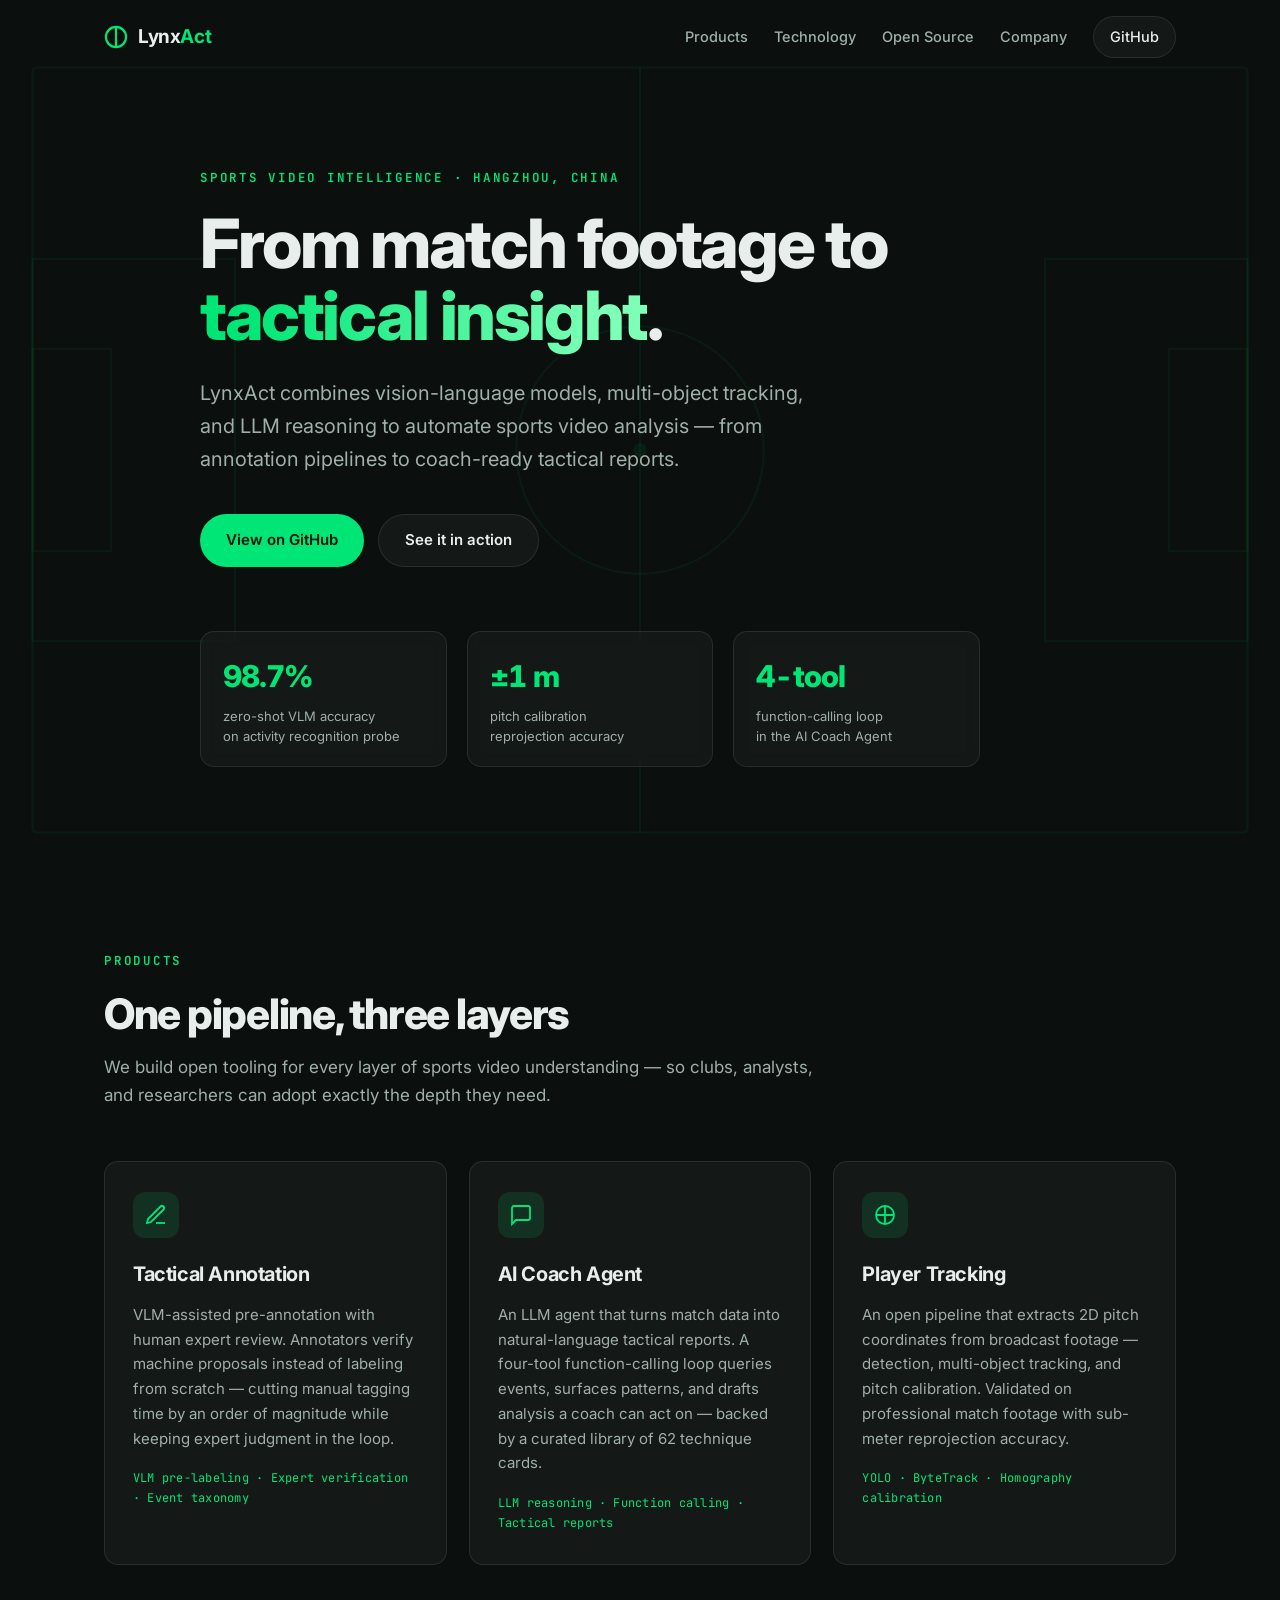
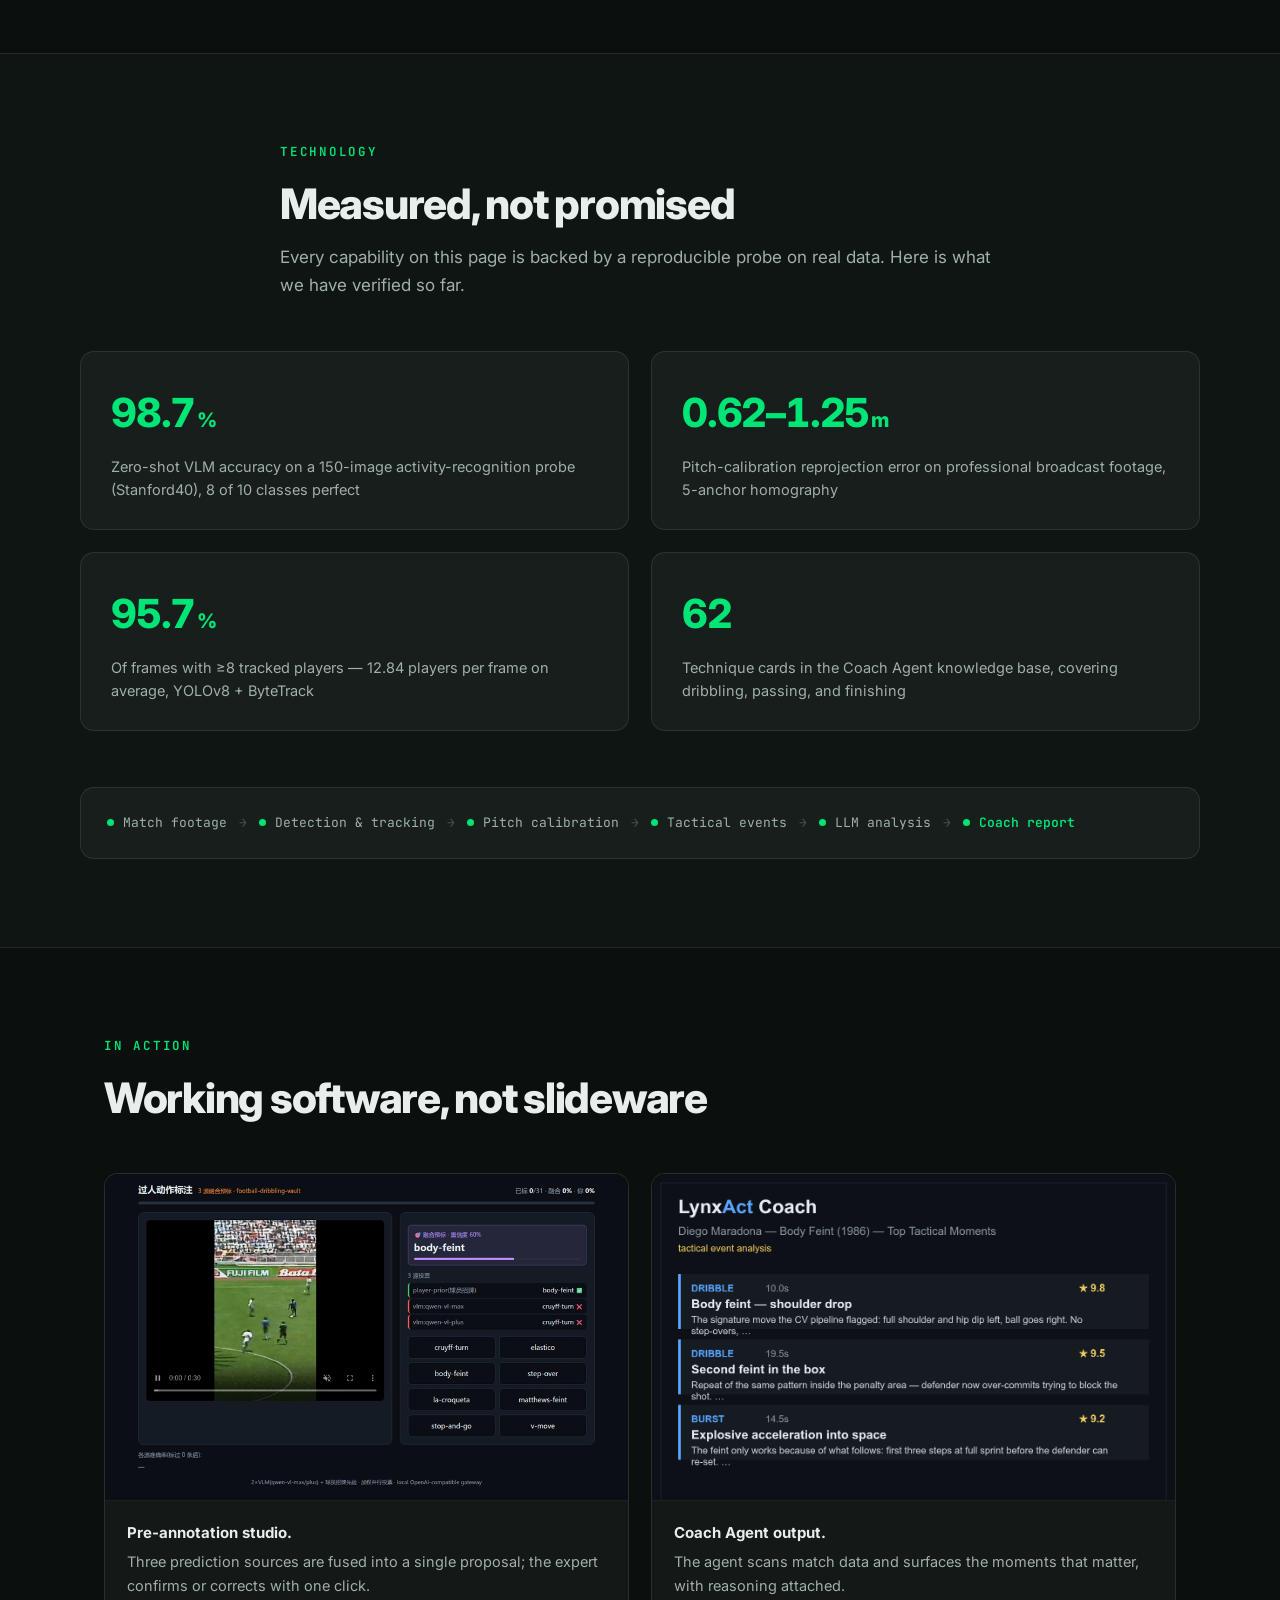
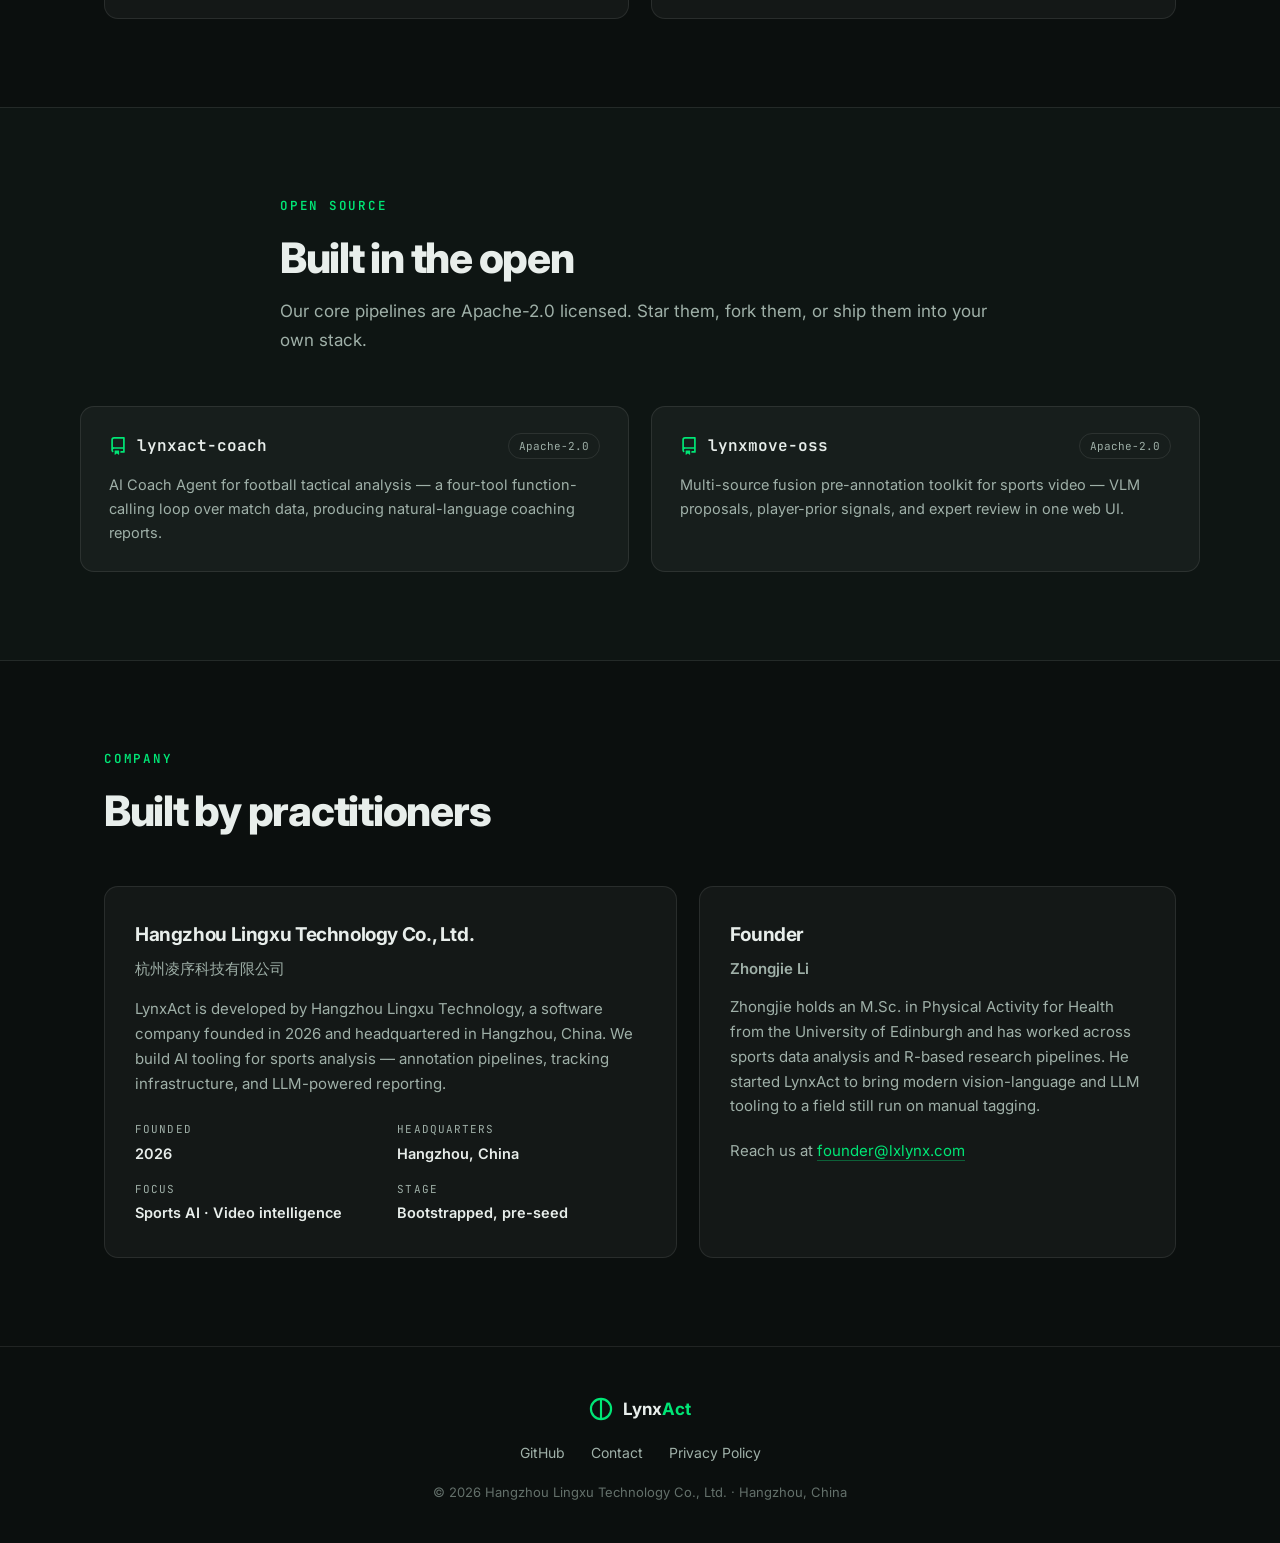
==== index.html @ f3de693b "fix: point GitHub links to personal account until lynxact org is created" ====
<!DOCTYPE html>
<html lang="en">
<head>
  <meta charset="UTF-8">
  <meta name="viewport" content="width=device-width, initial-scale=1.0">
  <title>LynxAct — AI-Powered Sports Video Intelligence</title>
  <meta name="description" content="LynxAct turns match footage into tactical insight. VLM-assisted annotation, player tracking, and LLM coaching reports — built by Hangzhou Lingxu Technology.">
  <meta property="og:title" content="LynxAct — AI-Powered Sports Video Intelligence">
  <meta property="og:description" content="From raw match footage to coach-ready tactical reports. Open-source pipelines for sports video annotation, tracking, and LLM analysis.">
  <meta property="og:type" content="website">
  <meta property="og:url" content="https://lynxact.lxlynx.com/">
  <link rel="icon" href="data:image/svg+xml,%3Csvg xmlns='http://www.w3.org/2000/svg' viewBox='0 0 100 100'%3E%3Ccircle cx='50' cy='50' r='44' fill='none' stroke='%2300e676' stroke-width='8'/%3E%3Cline x1='50' y1='6' x2='50' y2='94' stroke='%2300e676' stroke-width='8'/%3E%3C/svg%3E">
  <link rel="preconnect" href="https://fonts.googleapis.com">
  <link rel="preconnect" href="https://fonts.gstatic.com" crossorigin>
  <link href="https://fonts.googleapis.com/css2?family=Inter:wght@400;500;600;700;800&family=JetBrains+Mono:wght@400;600&display=swap" rel="stylesheet">
  <link rel="stylesheet" href="css/style.css">
</head>
<body>

  <!-- Pitch-lines background decoration -->
  <svg class="pitch-bg" viewBox="0 0 1200 800" preserveAspectRatio="xMidYMid slice" aria-hidden="true">
    <g fill="none" stroke="currentColor" stroke-width="2">
      <rect x="60" y="60" width="1080" height="680" rx="4"/>
      <line x1="600" y1="60" x2="600" y2="740"/>
      <circle cx="600" cy="400" r="110"/>
      <circle cx="600" cy="400" r="5" fill="currentColor"/>
      <rect x="60" y="230" width="180" height="340"/>
      <rect x="960" y="230" width="180" height="340"/>
      <rect x="60" y="310" width="70" height="180"/>
      <rect x="1070" y="310" width="70" height="180"/>
    </g>
  </svg>

  <nav class="nav" id="nav">
    <div class="nav-inner">
      <a class="brand" href="#top" aria-label="LynxAct home">
        <svg class="brand-mark" viewBox="0 0 100 100" aria-hidden="true">
          <circle cx="50" cy="50" r="42" fill="none" stroke="currentColor" stroke-width="9"/>
          <line x1="50" y1="8" x2="50" y2="92" stroke="currentColor" stroke-width="9"/>
        </svg>
        <span>Lynx<em>Act</em></span>
      </a>
      <div class="nav-links">
        <a href="#products">Products</a>
        <a href="#technology">Technology</a>
        <a href="#opensource">Open Source</a>
        <a href="#company">Company</a>
        <a class="nav-cta" href="https://github.com/Lxcardoza993?tab=repositories" target="_blank" rel="noopener">GitHub</a>
      </div>
    </div>
  </nav>

  <header class="hero" id="top">
    <div class="hero-inner">
      <p class="eyebrow reveal">Sports Video Intelligence · Hangzhou, China</p>
      <h1 class="reveal">From match footage to<br><span class="accent">tactical insight</span>.</h1>
      <p class="lede reveal">LynxAct combines vision-language models, multi-object tracking, and LLM
        reasoning to automate sports video analysis — from annotation pipelines
        to coach-ready tactical reports.</p>
      <div class="hero-cta reveal">
        <a class="btn btn-primary" href="https://github.com/Lxcardoza993?tab=repositories" target="_blank" rel="noopener">View on GitHub</a>
        <a class="btn btn-ghost" href="#demo">See it in action</a>
      </div>
      <dl class="hero-stats reveal">
        <div><dt>98.7%</dt><dd>zero-shot VLM accuracy<br>on activity recognition probe</dd></div>
        <div><dt>±1 m</dt><dd>pitch calibration<br>reprojection accuracy</dd></div>
        <div><dt>4-tool</dt><dd>function-calling loop<br>in the AI Coach Agent</dd></div>
      </dl>
    </div>
  </header>

  <main>

    <section class="section" id="products">
      <div class="section-head reveal">
        <p class="eyebrow">Products</p>
        <h2>One pipeline, three layers</h2>
        <p class="section-sub">We build open tooling for every layer of sports video understanding —
          so clubs, analysts, and researchers can adopt exactly the depth they need.</p>
      </div>
      <div class="cards">
        <article class="card reveal">
          <div class="card-icon" aria-hidden="true">
            <svg viewBox="0 0 24 24" fill="none" stroke="currentColor" stroke-width="1.8"><path d="M12 20h9"/><path d="M16.5 3.5a2.1 2.1 0 0 1 3 3L7 19l-4 1 1-4Z"/></svg>
          </div>
          <h3>Tactical Annotation</h3>
          <p>VLM-assisted pre-annotation with human expert review. Annotators verify
            machine proposals instead of labeling from scratch — cutting manual
            tagging time by an order of magnitude while keeping expert judgment
            in the loop.</p>
          <p class="card-tag">VLM pre-labeling · Expert verification · Event taxonomy</p>
        </article>
        <article class="card reveal">
          <div class="card-icon" aria-hidden="true">
            <svg viewBox="0 0 24 24" fill="none" stroke="currentColor" stroke-width="1.8"><path d="M21 15a2 2 0 0 1-2 2H7l-4 4V5a2 2 0 0 1 2-2h14a2 2 0 0 1 2 2Z"/></svg>
          </div>
          <h3>AI Coach Agent</h3>
          <p>An LLM agent that turns match data into natural-language tactical
            reports. A four-tool function-calling loop queries events, surfaces
            patterns, and drafts analysis a coach can act on — backed by a curated
            library of 62 technique cards.</p>
          <p class="card-tag">LLM reasoning · Function calling · Tactical reports</p>
        </article>
        <article class="card reveal">
          <div class="card-icon" aria-hidden="true">
            <svg viewBox="0 0 24 24" fill="none" stroke="currentColor" stroke-width="1.8"><circle cx="12" cy="12" r="9"/><path d="M12 3v18M3 12h18"/></svg>
          </div>
          <h3>Player Tracking</h3>
          <p>An open pipeline that extracts 2D pitch coordinates from broadcast
            footage — detection, multi-object tracking, and pitch calibration.
            Validated on professional match footage with sub-meter reprojection
            accuracy.</p>
          <p class="card-tag">YOLO · ByteTrack · Homography calibration</p>
        </article>
      </div>
    </section>

    <section class="section section-alt" id="technology">
      <div class="section-head reveal">
        <p class="eyebrow">Technology</p>
        <h2>Measured, not promised</h2>
        <p class="section-sub">Every capability on this page is backed by a reproducible probe
          on real data. Here is what we have verified so far.</p>
      </div>
      <div class="metric-grid">
        <div class="metric reveal"><span class="metric-num">98.7<span class="unit">%</span></span><span class="metric-label">Zero-shot VLM accuracy on a 150-image activity-recognition probe (Stanford40), 8 of 10 classes perfect</span></div>
        <div class="metric reveal"><span class="metric-num">0.62–1.25<span class="unit">m</span></span><span class="metric-label">Pitch-calibration reprojection error on professional broadcast footage, 5-anchor homography</span></div>
        <div class="metric reveal"><span class="metric-num">95.7<span class="unit">%</span></span><span class="metric-label">Of frames with ≥8 tracked players — 12.84 players per frame on average, YOLOv8 + ByteTrack</span></div>
        <div class="metric reveal"><span class="metric-num">62</span><span class="metric-label">Technique cards in the Coach Agent knowledge base, covering dribbling, passing, and finishing</span></div>
      </div>

      <div class="pipeline reveal" aria-label="Processing pipeline">
        <div class="pipe-step"><span class="pipe-dot"></span>Match footage</div>
        <div class="pipe-arrow" aria-hidden="true">→</div>
        <div class="pipe-step"><span class="pipe-dot"></span>Detection &amp; tracking</div>
        <div class="pipe-arrow" aria-hidden="true">→</div>
        <div class="pipe-step"><span class="pipe-dot"></span>Pitch calibration</div>
        <div class="pipe-arrow" aria-hidden="true">→</div>
        <div class="pipe-step"><span class="pipe-dot"></span>Tactical events</div>
        <div class="pipe-arrow" aria-hidden="true">→</div>
        <div class="pipe-step"><span class="pipe-dot"></span>LLM analysis</div>
        <div class="pipe-arrow" aria-hidden="true">→</div>
        <div class="pipe-step pipe-final"><span class="pipe-dot"></span>Coach report</div>
      </div>
    </section>

    <section class="section" id="demo">
      <div class="section-head reveal">
        <p class="eyebrow">In action</p>
        <h2>Working software, not slideware</h2>
      </div>
      <div class="demo-grid">
        <figure class="demo-item reveal">
          <img src="assets/demo.gif" alt="Multi-source fusion pre-annotation workflow: fusion vote, one-click correction, and adjudication" loading="lazy">
          <figcaption><strong>Pre-annotation studio.</strong> Three prediction sources are fused
            into a single proposal; the expert confirms or corrects with one click.</figcaption>
        </figure>
        <figure class="demo-item reveal">
          <img src="assets/lynxact-coach-top-moments-sample.png" alt="AI Coach Agent output: automatically identified top moments from a match" loading="lazy">
          <figcaption><strong>Coach Agent output.</strong> The agent scans match data and
            surfaces the moments that matter, with reasoning attached.</figcaption>
        </figure>
      </div>
    </section>

    <section class="section section-alt" id="opensource">
      <div class="section-head reveal">
        <p class="eyebrow">Open source</p>
        <h2>Built in the open</h2>
        <p class="section-sub">Our core pipelines are Apache-2.0 licensed. Star them, fork them,
          or ship them into your own stack.</p>
      </div>
      <div class="repo-grid">
        <a class="repo-card reveal" href="https://github.com/Lxcardoza993/lynxact-coach" target="_blank" rel="noopener">
          <div class="repo-head">
            <svg viewBox="0 0 16 16" width="18" height="18" fill="currentColor" aria-hidden="true"><path d="M2 2.5A2.5 2.5 0 0 1 4.5 0h8.75a.75.75 0 0 1 .75.75v12.5a.75.75 0 0 1-.75.75h-2.5a.75.75 0 0 1 0-1.5h1.75v-2h-8a1 1 0 0 0-.714 1.7.75.75 0 1 1-1.072 1.05A2.495 2.495 0 0 1 2 11.5Zm10.5-1h-8a1 1 0 0 0-1 1v6.708A2.486 2.486 0 0 1 4.5 9h8ZM5 12.25v3.25a.25.25 0 0 0 .4.2l1.45-1.087a.249.249 0 0 1 .3 0L8.6 15.7a.25.25 0 0 0 .4-.2v-3.25a.25.25 0 0 0-.25-.25h-3.5a.25.25 0 0 0-.25.25Z"/></svg>
            <span class="repo-name">lynxact-coach</span>
            <span class="repo-license">Apache-2.0</span>
          </div>
          <p>AI Coach Agent for football tactical analysis — a four-tool function-calling
            loop over match data, producing natural-language coaching reports.</p>
        </a>
        <a class="repo-card reveal" href="https://github.com/Lxcardoza993/lynxmove-oss" target="_blank" rel="noopener">
          <div class="repo-head">
            <svg viewBox="0 0 16 16" width="18" height="18" fill="currentColor" aria-hidden="true"><path d="M2 2.5A2.5 2.5 0 0 1 4.5 0h8.75a.75.75 0 0 1 .75.75v12.5a.75.75 0 0 1-.75.75h-2.5a.75.75 0 0 1 0-1.5h1.75v-2h-8a1 1 0 0 0-.714 1.7.75.75 0 1 1-1.072 1.05A2.495 2.495 0 0 1 2 11.5Zm10.5-1h-8a1 1 0 0 0-1 1v6.708A2.486 2.486 0 0 1 4.5 9h8ZM5 12.25v3.25a.25.25 0 0 0 .4.2l1.45-1.087a.249.249 0 0 1 .3 0L8.6 15.7a.25.25 0 0 0 .4-.2v-3.25a.25.25 0 0 0-.25-.25h-3.5a.25.25 0 0 0-.25.25Z"/></svg>
            <span class="repo-name">lynxmove-oss</span>
            <span class="repo-license">Apache-2.0</span>
          </div>
          <p>Multi-source fusion pre-annotation toolkit for sports video — VLM proposals,
            player-prior signals, and expert review in one web UI.</p>
        </a>
      </div>
    </section>

    <section class="section" id="company">
      <div class="section-head reveal">
        <p class="eyebrow">Company</p>
        <h2>Built by practitioners</h2>
      </div>
      <div class="company-grid">
        <div class="company-card reveal">
          <h3>Hangzhou Lingxu Technology Co., Ltd.</h3>
          <p class="company-cn">杭州凌序科技有限公司</p>
          <p>LynxAct is developed by Hangzhou Lingxu Technology, a software company
            founded in 2026 and headquartered in Hangzhou, China. We build AI tooling
            for sports analysis — annotation pipelines, tracking infrastructure, and
            LLM-powered reporting.</p>
          <dl class="company-facts">
            <div><dt>Founded</dt><dd>2026</dd></div>
            <div><dt>Headquarters</dt><dd>Hangzhou, China</dd></div>
            <div><dt>Focus</dt><dd>Sports AI · Video intelligence</dd></div>
            <div><dt>Stage</dt><dd>Bootstrapped, pre-seed</dd></div>
          </dl>
        </div>
        <div class="company-card reveal">
          <h3>Founder</h3>
          <p class="founder-name">Zhongjie Li</p>
          <p>Zhongjie holds an M.Sc. in Physical Activity for Health from the
            University of Edinburgh and has worked across sports data analysis and
            R-based research pipelines. He started LynxAct to bring modern
            vision-language and LLM tooling to a field still run on manual tagging.</p>
          <p class="company-contact">Reach us at <a href="mailto:founder@lxlynx.com">founder@lxlynx.com</a></p>
        </div>
      </div>
    </section>

  </main>

  <footer class="footer">
    <div class="footer-inner">
      <div class="footer-brand">
        <svg class="brand-mark" viewBox="0 0 100 100" aria-hidden="true">
          <circle cx="50" cy="50" r="42" fill="none" stroke="currentColor" stroke-width="9"/>
          <line x1="50" y1="8" x2="50" y2="92" stroke="currentColor" stroke-width="9"/>
        </svg>
        <span>Lynx<em>Act</em></span>
      </div>
      <nav class="footer-links" aria-label="Footer">
        <a href="https://github.com/Lxcardoza993?tab=repositories" target="_blank" rel="noopener">GitHub</a>
        <a href="mailto:founder@lxlynx.com">Contact</a>
        <a href="privacy.html">Privacy Policy</a>
      </nav>
      <p class="footer-legal">© 2026 Hangzhou Lingxu Technology Co., Ltd. · Hangzhou, China</p>
    </div>
  </footer>

  <script src="js/main.js" defer></script>
</body>
</html>
---- css/style.css ----
/* LynxAct — dark pitch theme */
:root {
  --bg: #0b0f0e;
  --bg-alt: #0e1513;
  --surface: rgba(255, 255, 255, 0.04);
  --surface-border: rgba(255, 255, 255, 0.09);
  --text: #e8eeeb;
  --text-dim: #9fb0a8;
  --accent: #00e676;
  --accent-soft: rgba(0, 230, 118, 0.12);
  --pitch-line: rgba(0, 230, 118, 0.055);
  --radius: 14px;
  --font: "Inter", -apple-system, BlinkMacSystemFont, "Segoe UI", Roboto, "Helvetica Neue", Arial, sans-serif;
  --mono: "JetBrains Mono", ui-monospace, SFMono-Regular, Menlo, Consolas, monospace;
}

* { margin: 0; padding: 0; box-sizing: border-box; }

html { scroll-behavior: smooth; }

body {
  background: var(--bg);
  color: var(--text);
  font-family: var(--font);
  font-size: 16px;
  line-height: 1.65;
  -webkit-font-smoothing: antialiased;
  overflow-x: hidden;
}

::selection { background: var(--accent); color: #04140b; }

.pitch-bg {
  position: fixed;
  inset: 0;
  width: 100%;
  height: 100%;
  color: var(--pitch-line);
  pointer-events: none;
  z-index: 0;
}

/* ---------- nav ---------- */
.nav {
  position: fixed;
  top: 0; left: 0; right: 0;
  z-index: 100;
  transition: background 0.3s ease, border-color 0.3s ease, backdrop-filter 0.3s ease;
  border-bottom: 1px solid transparent;
}
.nav.scrolled {
  background: rgba(11, 15, 14, 0.72);
  backdrop-filter: blur(14px);
  -webkit-backdrop-filter: blur(14px);
  border-bottom-color: var(--surface-border);
}
.nav-inner {
  max-width: 1120px;
  margin: 0 auto;
  padding: 16px 24px;
  display: flex;
  align-items: center;
  justify-content: space-between;
}
.brand {
  display: inline-flex;
  align-items: center;
  gap: 10px;
  color: var(--text);
  text-decoration: none;
  font-weight: 700;
  font-size: 19px;
  letter-spacing: -0.02em;
}
.brand em { font-style: normal; color: var(--accent); }
.brand-mark { width: 24px; height: 24px; color: var(--accent); flex: none; }
.nav-links { display: flex; align-items: center; gap: 26px; }
.nav-links a {
  color: var(--text-dim);
  text-decoration: none;
  font-size: 14.5px;
  font-weight: 500;
  transition: color 0.2s ease;
}
.nav-links a:hover { color: var(--text); }
.nav-cta {
  padding: 8px 16px;
  border: 1px solid var(--surface-border);
  border-radius: 999px;
  color: var(--text) !important;
  background: var(--surface);
  transition: border-color 0.2s ease, background 0.2s ease;
}
.nav-cta:hover { border-color: var(--accent); background: var(--accent-soft); }

/* ---------- hero ---------- */
.hero {
  position: relative;
  z-index: 1;
  padding: 168px 24px 96px;
}
.hero-inner { max-width: 880px; margin: 0 auto; }
.eyebrow {
  font-family: var(--mono);
  font-size: 12.5px;
  font-weight: 600;
  letter-spacing: 0.14em;
  text-transform: uppercase;
  color: var(--accent);
  margin-bottom: 18px;
}
h1 {
  font-size: clamp(40px, 6.4vw, 68px);
  font-weight: 800;
  line-height: 1.06;
  letter-spacing: -0.035em;
  margin-bottom: 26px;
}
.accent {
  background: linear-gradient(92deg, var(--accent) 10%, #7dffb8 90%);
  -webkit-background-clip: text;
  background-clip: text;
  color: transparent;
}
.lede {
  font-size: clamp(17px, 2vw, 20px);
  color: var(--text-dim);
  max-width: 640px;
  margin-bottom: 38px;
}
.hero-cta { display: flex; gap: 14px; flex-wrap: wrap; margin-bottom: 64px; }
.btn {
  display: inline-flex;
  align-items: center;
  padding: 13px 26px;
  border-radius: 999px;
  font-size: 15px;
  font-weight: 600;
  text-decoration: none;
  transition: transform 0.18s ease, box-shadow 0.18s ease, background 0.18s ease, border-color 0.18s ease;
}
.btn:active { transform: translateY(1px); }
.btn-primary {
  background: var(--accent);
  color: #04140b;
  box-shadow: 0 0 0 0 rgba(0, 230, 118, 0.35);
}
.btn-primary:hover { box-shadow: 0 8px 32px 0 rgba(0, 230, 118, 0.28); transform: translateY(-1px); }
.btn-ghost {
  color: var(--text);
  border: 1px solid var(--surface-border);
  background: var(--surface);
}
.btn-ghost:hover { border-color: var(--accent); background: var(--accent-soft); }

.hero-stats {
  display: grid;
  grid-template-columns: repeat(3, minmax(0, 1fr));
  gap: 20px;
  max-width: 780px;
}
.hero-stats > div {
  padding: 20px 22px;
  background: var(--surface);
  border: 1px solid var(--surface-border);
  border-radius: var(--radius);
  backdrop-filter: blur(8px);
}
.hero-stats dt {
  font-size: 30px;
  font-weight: 800;
  letter-spacing: -0.03em;
  color: var(--accent);
  font-variant-numeric: tabular-nums;
}
.hero-stats dd { font-size: 13px; color: var(--text-dim); margin-top: 6px; line-height: 1.5; }

/* ---------- sections ---------- */
.section {
  position: relative;
  z-index: 1;
  max-width: 1120px;
  margin: 0 auto;
  padding: 88px 24px;
}
.section-alt {
  max-width: none;
  background: var(--bg-alt);
  border-top: 1px solid var(--surface-border);
  border-bottom: 1px solid var(--surface-border);
}
.section-alt > * { max-width: 1120px; margin-left: auto; margin-right: auto; }
.section-head { max-width: 720px; margin-bottom: 52px; }
.section-alt .section-head { max-width: 720px; }
h2 {
  font-size: clamp(30px, 4vw, 42px);
  font-weight: 800;
  letter-spacing: -0.03em;
  line-height: 1.12;
  margin-bottom: 16px;
}
.section-sub { color: var(--text-dim); font-size: 17px; }

/* product cards */
.cards {
  display: grid;
  grid-template-columns: repeat(3, minmax(0, 1fr));
  gap: 22px;
}
.card {
  padding: 30px 28px;
  background: var(--surface);
  border: 1px solid var(--surface-border);
  border-radius: var(--radius);
  transition: transform 0.2s ease, border-color 0.2s ease, background 0.2s ease;
}
.card:hover { transform: translateY(-3px); border-color: rgba(0, 230, 118, 0.35); background: rgba(0, 230, 118, 0.05); }
.card-icon {
  width: 46px; height: 46px;
  display: grid; place-items: center;
  border-radius: 12px;
  background: var(--accent-soft);
  color: var(--accent);
  margin-bottom: 20px;
}
.card-icon svg { width: 24px; height: 24px; }
.card h3 { font-size: 20px; font-weight: 700; letter-spacing: -0.02em; margin-bottom: 12px; }
.card p { color: var(--text-dim); font-size: 15px; }
.card-tag {
  margin-top: 18px;
  font-family: var(--mono);
  font-size: 12px !important;
  color: var(--accent) !important;
  letter-spacing: 0.02em;
}

/* metrics */
.metric-grid {
  display: grid;
  grid-template-columns: repeat(2, minmax(0, 1fr));
  gap: 22px;
  margin-bottom: 56px;
}
.metric {
  padding: 28px 30px;
  background: var(--surface);
  border: 1px solid var(--surface-border);
  border-radius: var(--radius);
  display: flex;
  flex-direction: column;
  gap: 10px;
}
.metric-num {
  font-size: 40px;
  font-weight: 800;
  letter-spacing: -0.03em;
  color: var(--accent);
  font-variant-numeric: tabular-nums;
}
.metric-num .unit { font-size: 20px; margin-left: 2px; }
.metric-label { color: var(--text-dim); font-size: 14.5px; line-height: 1.55; }

/* pipeline */
.pipeline {
  display: flex;
  align-items: center;
  flex-wrap: wrap;
  gap: 10px 12px;
  padding: 24px 26px;
  background: var(--surface);
  border: 1px solid var(--surface-border);
  border-radius: var(--radius);
  font-family: var(--mono);
  font-size: 13px;
}
.pipe-step {
  display: inline-flex;
  align-items: center;
  gap: 9px;
  color: var(--text-dim);
  white-space: nowrap;
}
.pipe-dot { width: 7px; height: 7px; border-radius: 50%; background: var(--accent); flex: none; }
.pipe-final { color: var(--accent); font-weight: 600; }
.pipe-arrow { color: rgba(255, 255, 255, 0.22); }

/* demo */
.demo-grid {
  display: grid;
  grid-template-columns: repeat(2, minmax(0, 1fr));
  gap: 22px;
}
.demo-item {
  background: var(--surface);
  border: 1px solid var(--surface-border);
  border-radius: var(--radius);
  overflow: hidden;
}
.demo-item img {
  display: block;
  width: 100%;
  aspect-ratio: 16 / 10;
  object-fit: cover;
  object-position: top;
  border-bottom: 1px solid var(--surface-border);
  background: #060a08;
}
.demo-item figcaption { padding: 20px 22px; color: var(--text-dim); font-size: 14.5px; }
.demo-item figcaption strong { color: var(--text); display: block; margin-bottom: 4px; font-size: 15px; }

/* repos */
.repo-grid {
  display: grid;
  grid-template-columns: repeat(2, minmax(0, 1fr));
  gap: 22px;
}
.repo-card {
  display: block;
  padding: 26px 28px;
  background: var(--surface);
  border: 1px solid var(--surface-border);
  border-radius: var(--radius);
  text-decoration: none;
  color: inherit;
  transition: transform 0.2s ease, border-color 0.2s ease, background 0.2s ease;
}
.repo-card:hover { transform: translateY(-3px); border-color: rgba(0, 230, 118, 0.35); background: rgba(0, 230, 118, 0.05); }
.repo-head { display: flex; align-items: center; gap: 10px; margin-bottom: 14px; color: var(--accent); }
.repo-name { font-family: var(--mono); font-size: 16px; font-weight: 600; color: var(--text); }
.repo-license {
  margin-left: auto;
  font-family: var(--mono);
  font-size: 11px;
  color: var(--text-dim);
  border: 1px solid var(--surface-border);
  border-radius: 999px;
  padding: 3px 10px;
}
.repo-card p { color: var(--text-dim); font-size: 14.5px; }

/* company */
.company-grid {
  display: grid;
  grid-template-columns: 1.2fr 1fr;
  gap: 22px;
}
.company-card {
  padding: 32px 30px;
  background: var(--surface);
  border: 1px solid var(--surface-border);
  border-radius: var(--radius);
}
.company-card h3 { font-size: 19px; font-weight: 700; letter-spacing: -0.02em; margin-bottom: 6px; }
.company-cn { color: var(--text-dim); font-size: 14px; margin-bottom: 16px; }
.founder-name { color: var(--accent); font-size: 17px; font-weight: 600; margin-bottom: 14px; }
.company-card > p { color: var(--text-dim); font-size: 15px; }
.company-facts {
  margin-top: 24px;
  display: grid;
  grid-template-columns: repeat(2, minmax(0, 1fr));
  gap: 14px;
}
.company-facts dt {
  font-family: var(--mono);
  font-size: 11px;
  text-transform: uppercase;
  letter-spacing: 0.1em;
  color: var(--text-dim);
}
.company-facts dd { font-size: 14.5px; font-weight: 600; margin-top: 3px; }
.company-contact { margin-top: 20px; }
.company-contact a { color: var(--accent); text-decoration: none; border-bottom: 1px solid rgba(0, 230, 118, 0.35); }
.company-contact a:hover { border-bottom-color: var(--accent); }

/* footer */
.footer {
  position: relative;
  z-index: 1;
  border-top: 1px solid var(--surface-border);
  padding: 48px 24px 40px;
}
.footer-inner {
  max-width: 1120px;
  margin: 0 auto;
  display: flex;
  flex-direction: column;
  align-items: center;
  gap: 18px;
}
.footer-brand {
  display: inline-flex;
  align-items: center;
  gap: 10px;
  font-weight: 700;
  font-size: 17px;
}
.footer-brand em { font-style: normal; color: var(--accent); }
.footer-links { display: flex; gap: 26px; }
.footer-links a { color: var(--text-dim); text-decoration: none; font-size: 14px; transition: color 0.2s ease; }
.footer-links a:hover { color: var(--text); }
.footer-legal { color: rgba(159, 176, 168, 0.6); font-size: 13px; }

/* reveal on scroll */
.reveal {
  opacity: 0;
  transform: translateY(18px);
  transition: opacity 0.6s ease, transform 0.6s ease;
}
.reveal.visible { opacity: 1; transform: none; }
@media (prefers-reduced-motion: reduce) {
  .reveal { opacity: 1; transform: none; transition: none; }
  html { scroll-behavior: auto; }
}

/* responsive */
@media (max-width: 900px) {
  .cards, .demo-grid, .repo-grid, .company-grid { grid-template-columns: 1fr; }
  .metric-grid { grid-template-columns: 1fr 1fr; }
  .nav-links a:not(.nav-cta) { display: none; }
}
@media (max-width: 620px) {
  .hero { padding-top: 132px; }
  .hero-stats { grid-template-columns: 1fr; }
  .metric-grid { grid-template-columns: 1fr; }
  .pipe-arrow { display: none; }
  .pipeline { flex-direction: column; align-items: flex-start; }
}
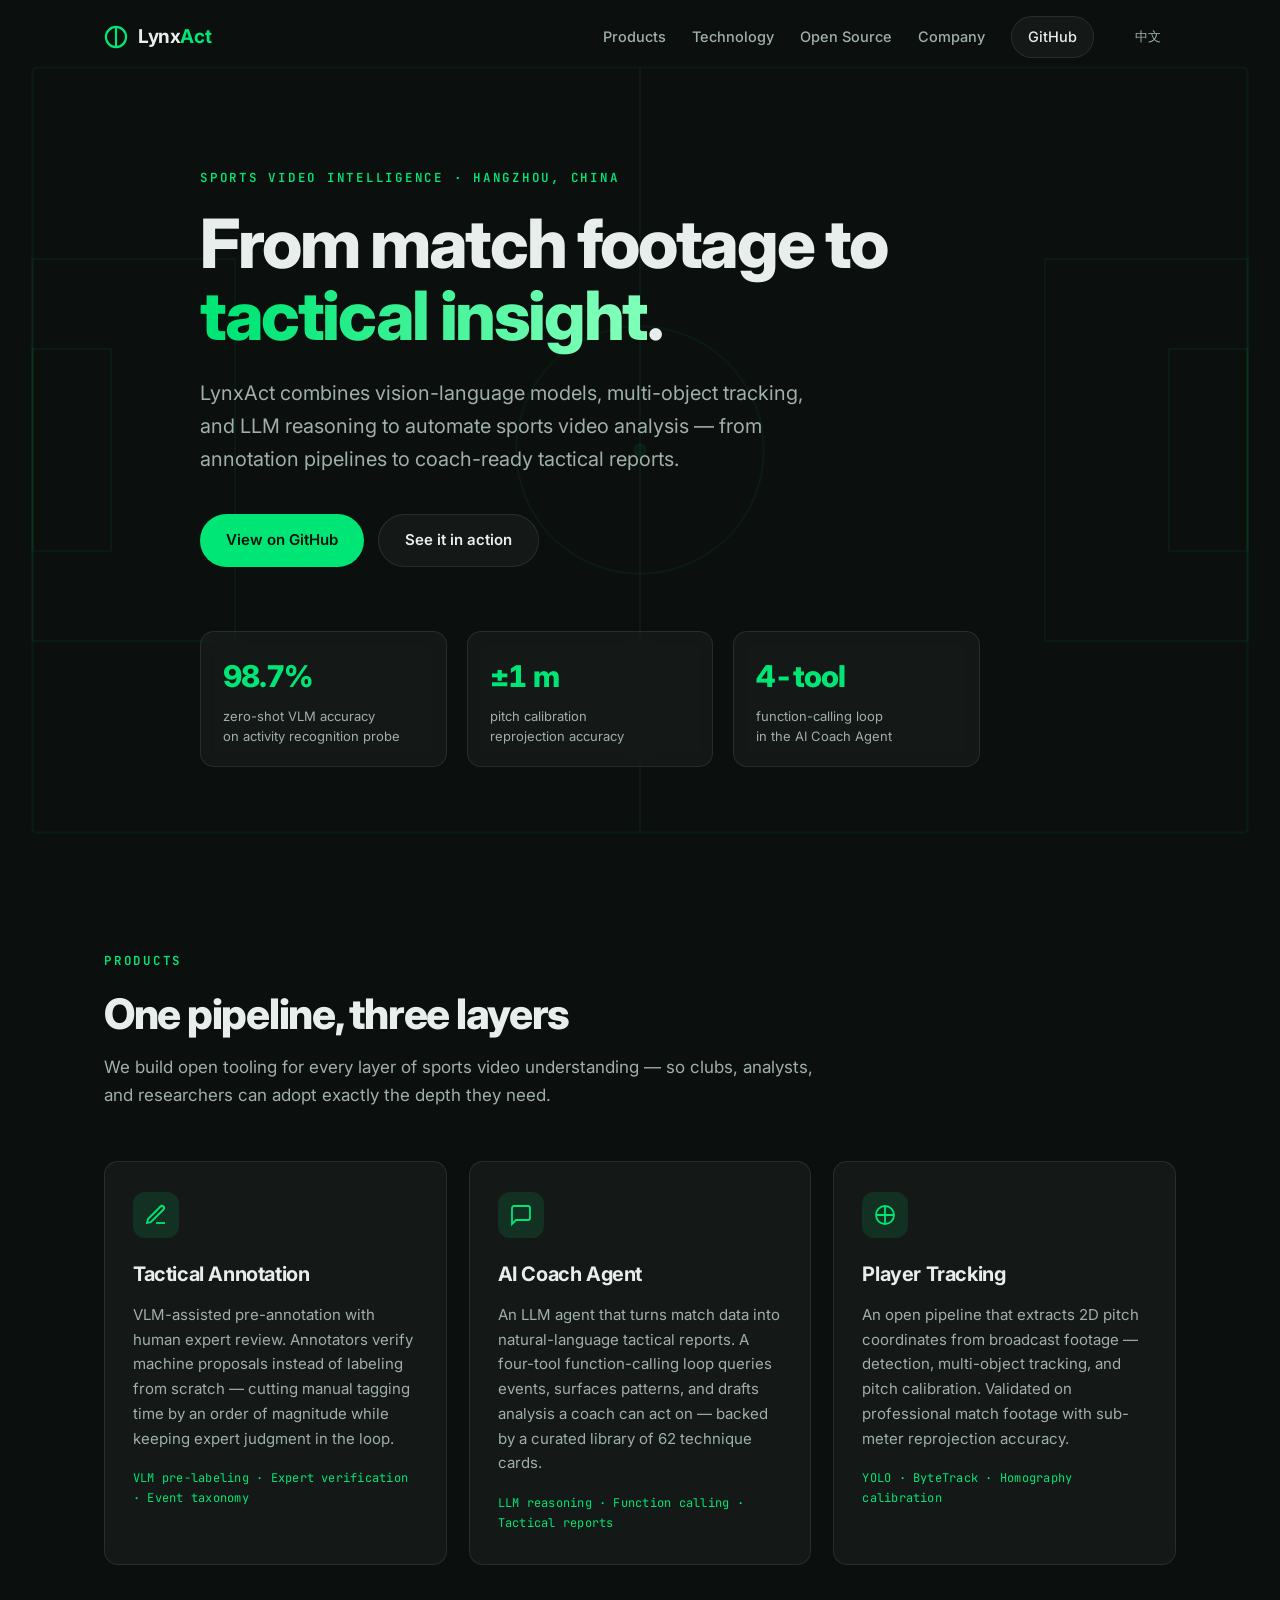
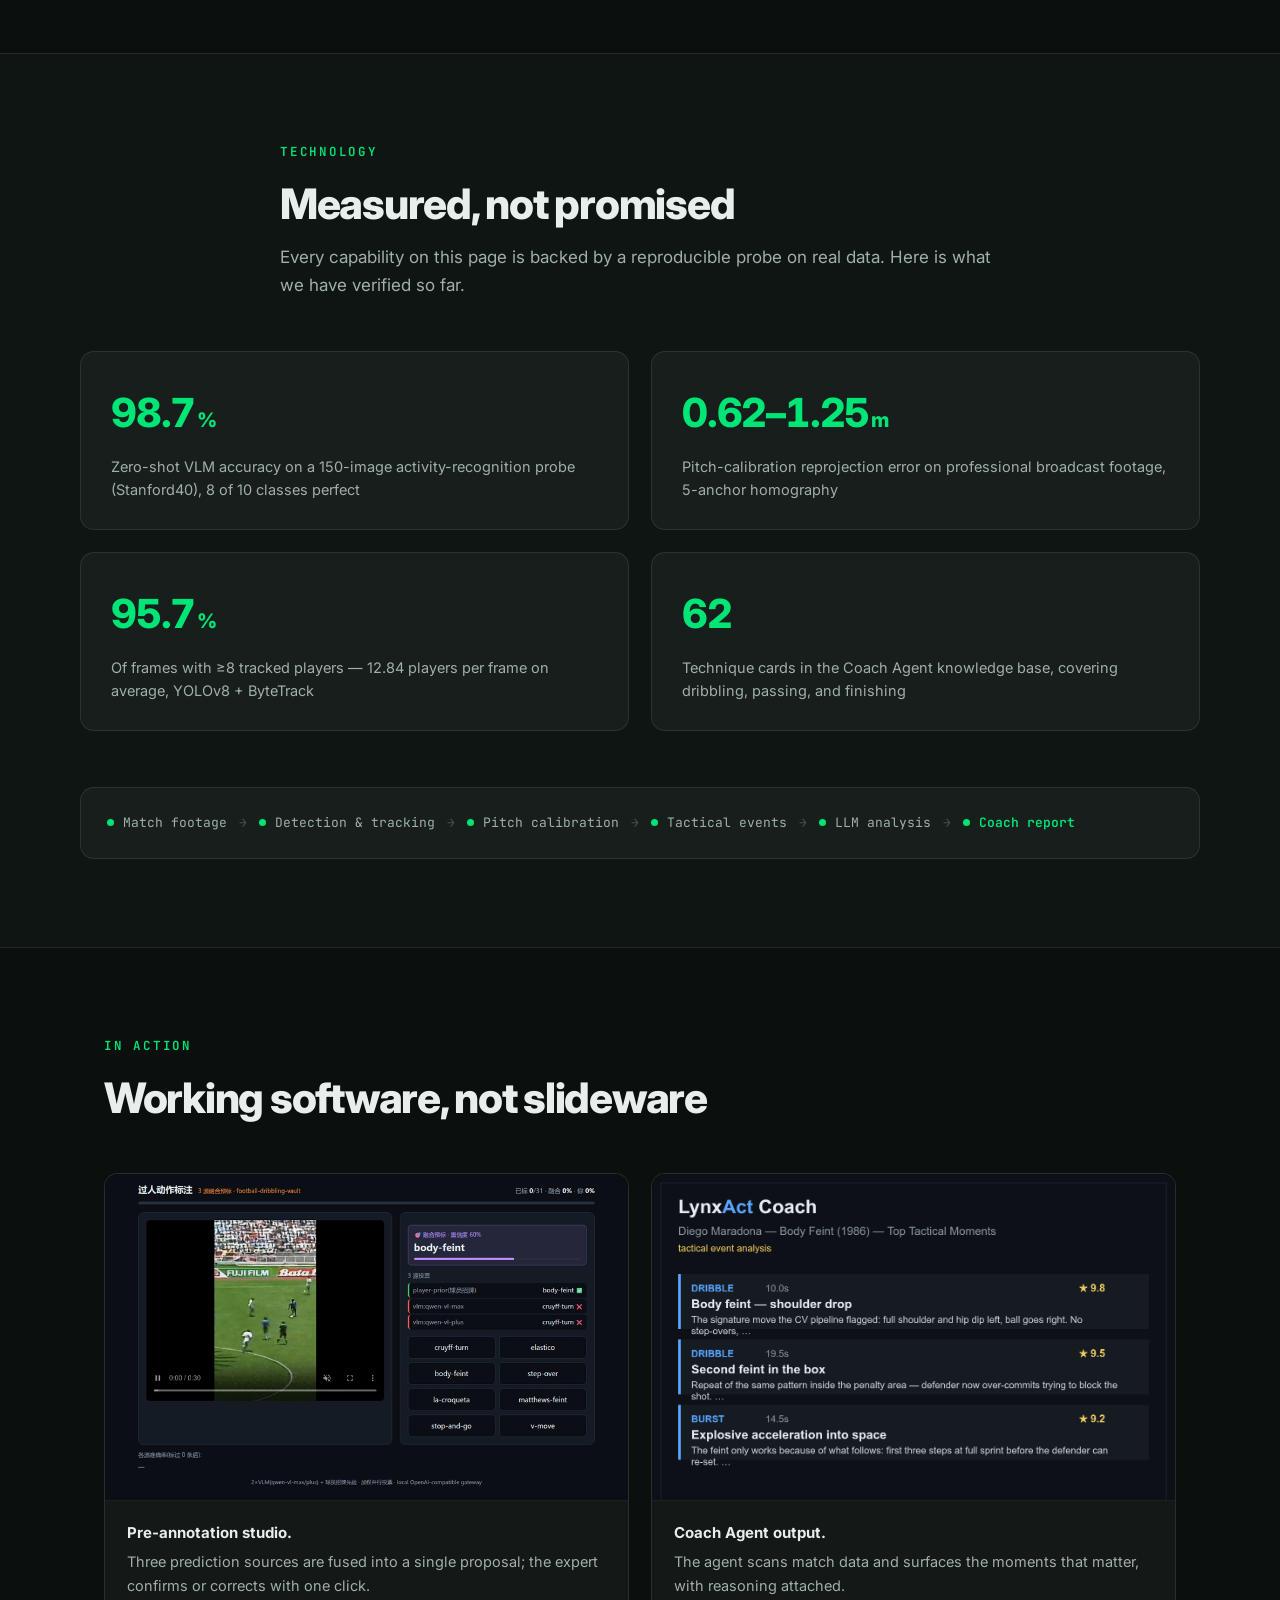
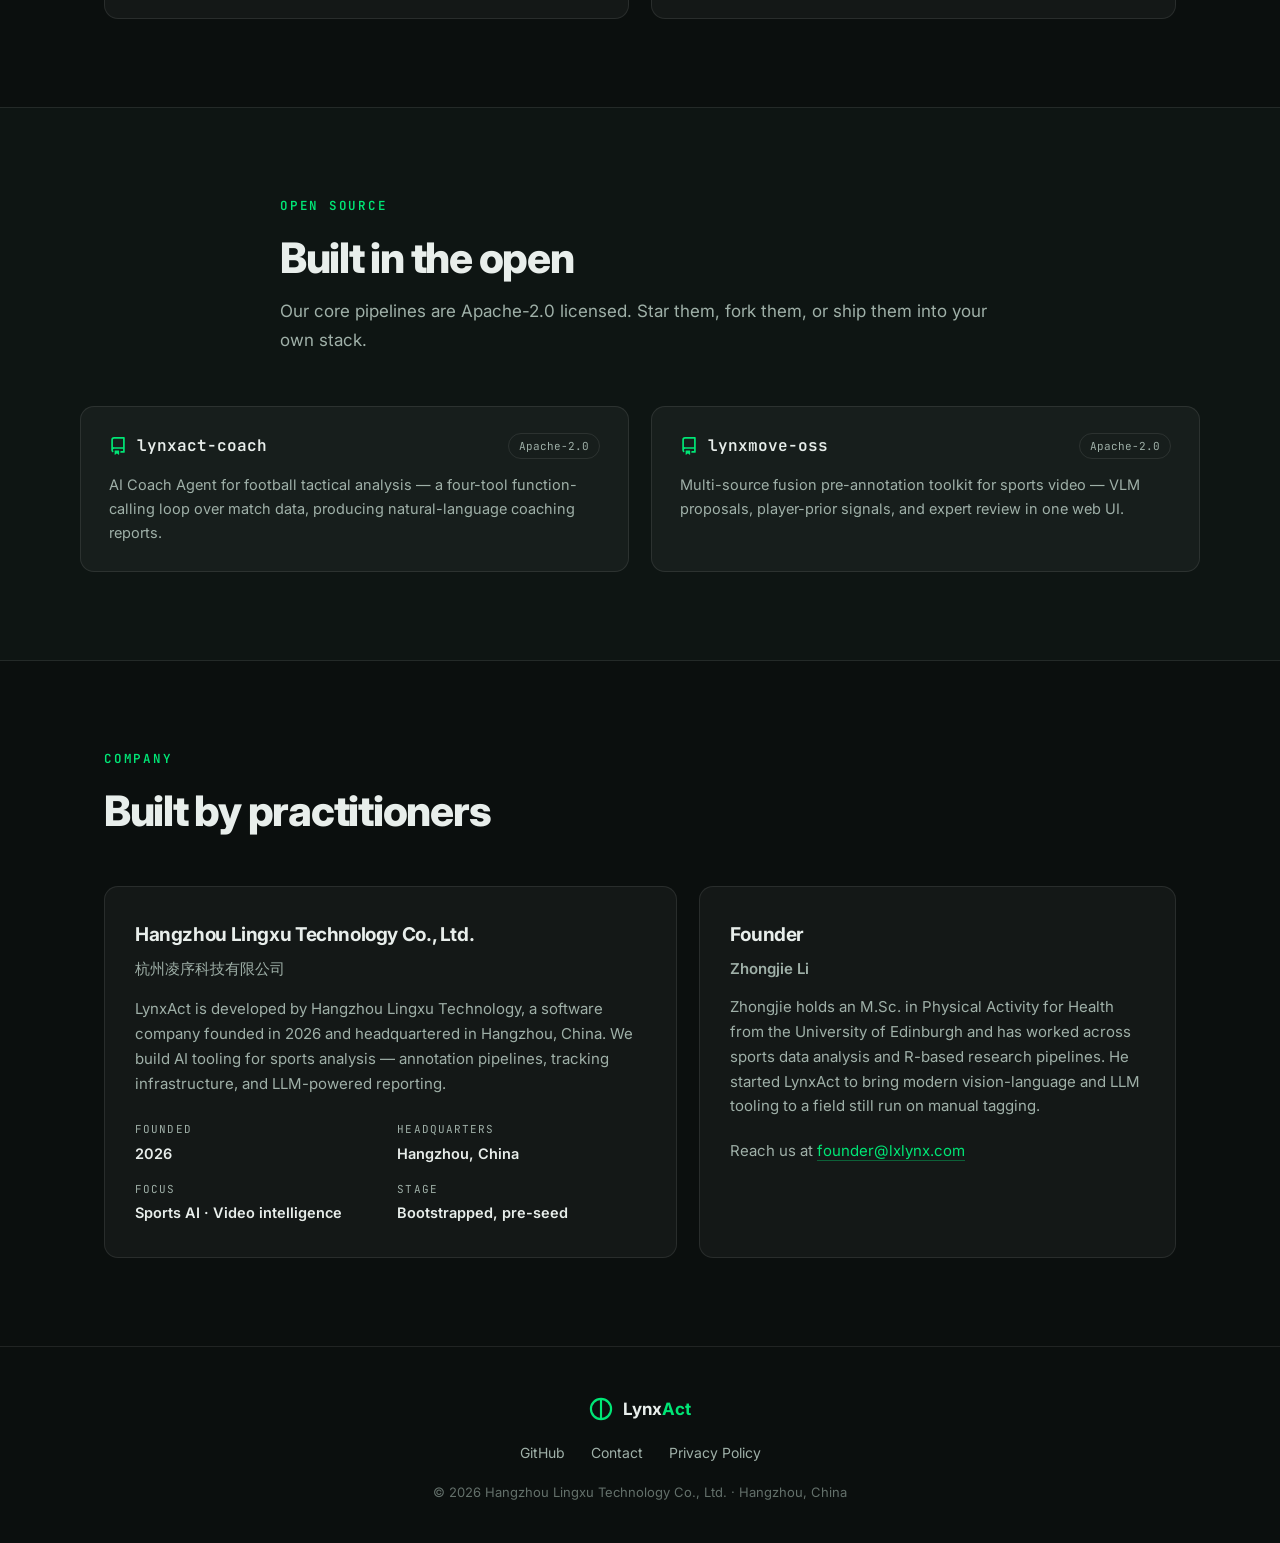
==== commit 810a4886: "feat: Chinese version at /zh/ with nav language switch + hreflang" ====
--- a/index.html
+++ b/index.html
@@ -9,6 +9,10 @@
   <meta property="og:description" content="From raw match footage to coach-ready tactical reports. Open-source pipelines for sports video annotation, tracking, and LLM analysis.">
   <meta property="og:type" content="website">
   <meta property="og:url" content="https://lynxact.lxlynx.com/">
+  <link rel="canonical" href="https://lynxact.lxlynx.com/">
+  <link rel="alternate" hreflang="en" href="https://lynxact.lxlynx.com/">
+  <link rel="alternate" hreflang="zh-CN" href="https://lynxact.lxlynx.com/zh/">
+  <link rel="alternate" hreflang="x-default" href="https://lynxact.lxlynx.com/">
   <link rel="icon" href="data:image/svg+xml,%3Csvg xmlns='http://www.w3.org/2000/svg' viewBox='0 0 100 100'%3E%3Ccircle cx='50' cy='50' r='44' fill='none' stroke='%2300e676' stroke-width='8'/%3E%3Cline x1='50' y1='6' x2='50' y2='94' stroke='%2300e676' stroke-width='8'/%3E%3C/svg%3E">
   <link rel="preconnect" href="https://fonts.googleapis.com">
   <link rel="preconnect" href="https://fonts.gstatic.com" crossorigin>
@@ -46,6 +50,7 @@
         <a href="#opensource">Open Source</a>
         <a href="#company">Company</a>
         <a class="nav-cta" href="https://github.com/Lxcardoza993?tab=repositories" target="_blank" rel="noopener">GitHub</a>
+        <a class="lang-switch" href="/zh/" hreflang="zh-CN" aria-label="切换到中文">中文</a>
       </div>
     </div>
   </nav>
--- a/css/style.css
+++ b/css/style.css
@@ -10,7 +10,7 @@
   --accent-soft: rgba(0, 230, 118, 0.12);
   --pitch-line: rgba(0, 230, 118, 0.055);
   --radius: 14px;
-  --font: "Inter", -apple-system, BlinkMacSystemFont, "Segoe UI", Roboto, "Helvetica Neue", Arial, sans-serif;
+  --font: "Inter", -apple-system, BlinkMacSystemFont, "Segoe UI", Roboto, "PingFang SC", "Hiragino Sans GB", "Microsoft YaHei", "Noto Sans CJK SC", "Helvetica Neue", Arial, sans-serif;
   --mono: "JetBrains Mono", ui-monospace, SFMono-Regular, Menlo, Consolas, monospace;
 }
 
@@ -92,6 +92,16 @@
   transition: border-color 0.2s ease, background 0.2s ease;
 }
 .nav-cta:hover { border-color: var(--accent); background: var(--accent-soft); }
+.lang-switch {
+  padding: 8px 14px;
+  border-radius: 999px;
+  color: var(--text-dim) !important;
+  font-size: 13px !important;
+  font-family: var(--mono);
+  border: 1px solid transparent;
+  transition: color 0.2s ease, border-color 0.2s ease;
+}
+.lang-switch:hover { color: var(--accent) !important; border-color: rgba(0, 230, 118, 0.35); }
 
 /* ---------- hero ---------- */
 .hero {
@@ -416,7 +426,7 @@
 @media (max-width: 900px) {
   .cards, .demo-grid, .repo-grid, .company-grid { grid-template-columns: 1fr; }
   .metric-grid { grid-template-columns: 1fr 1fr; }
-  .nav-links a:not(.nav-cta) { display: none; }
+  .nav-links a:not(.nav-cta):not(.lang-switch) { display: none; }
 }
 @media (max-width: 620px) {
   .hero { padding-top: 132px; }
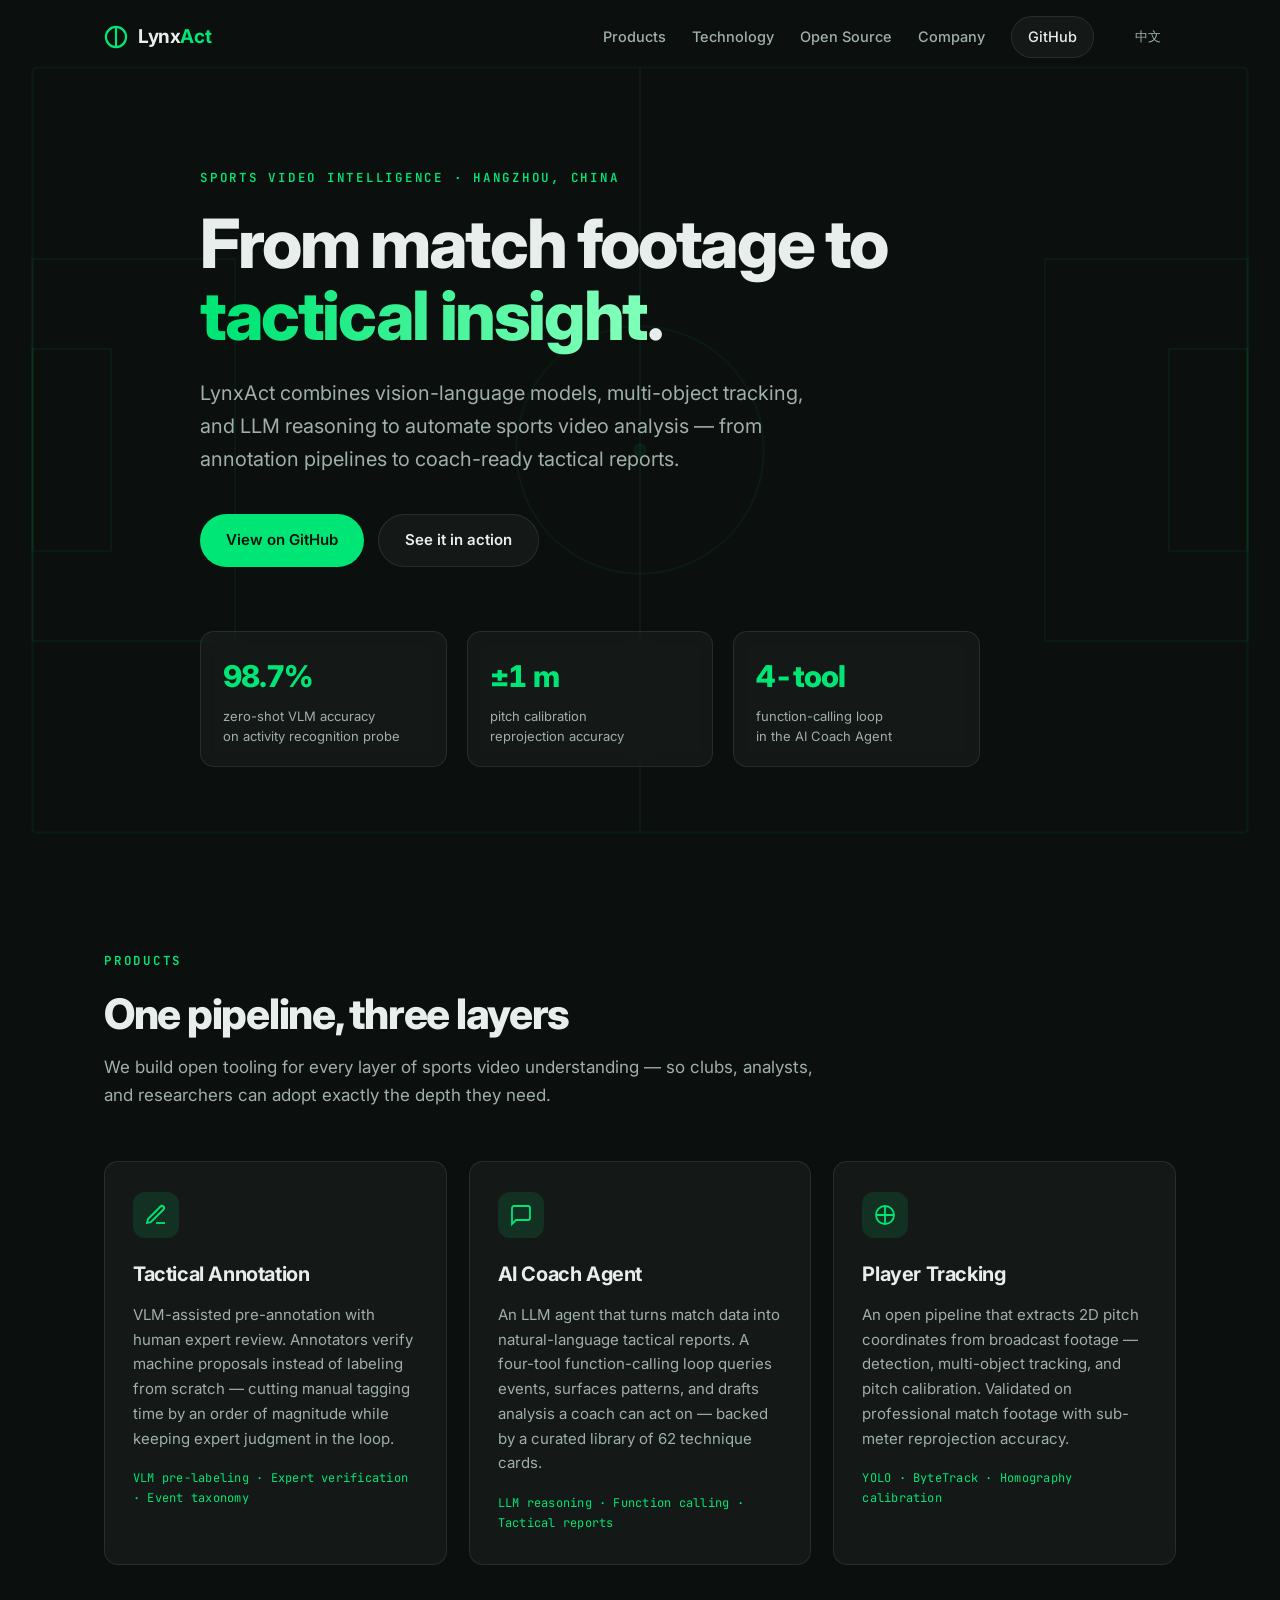
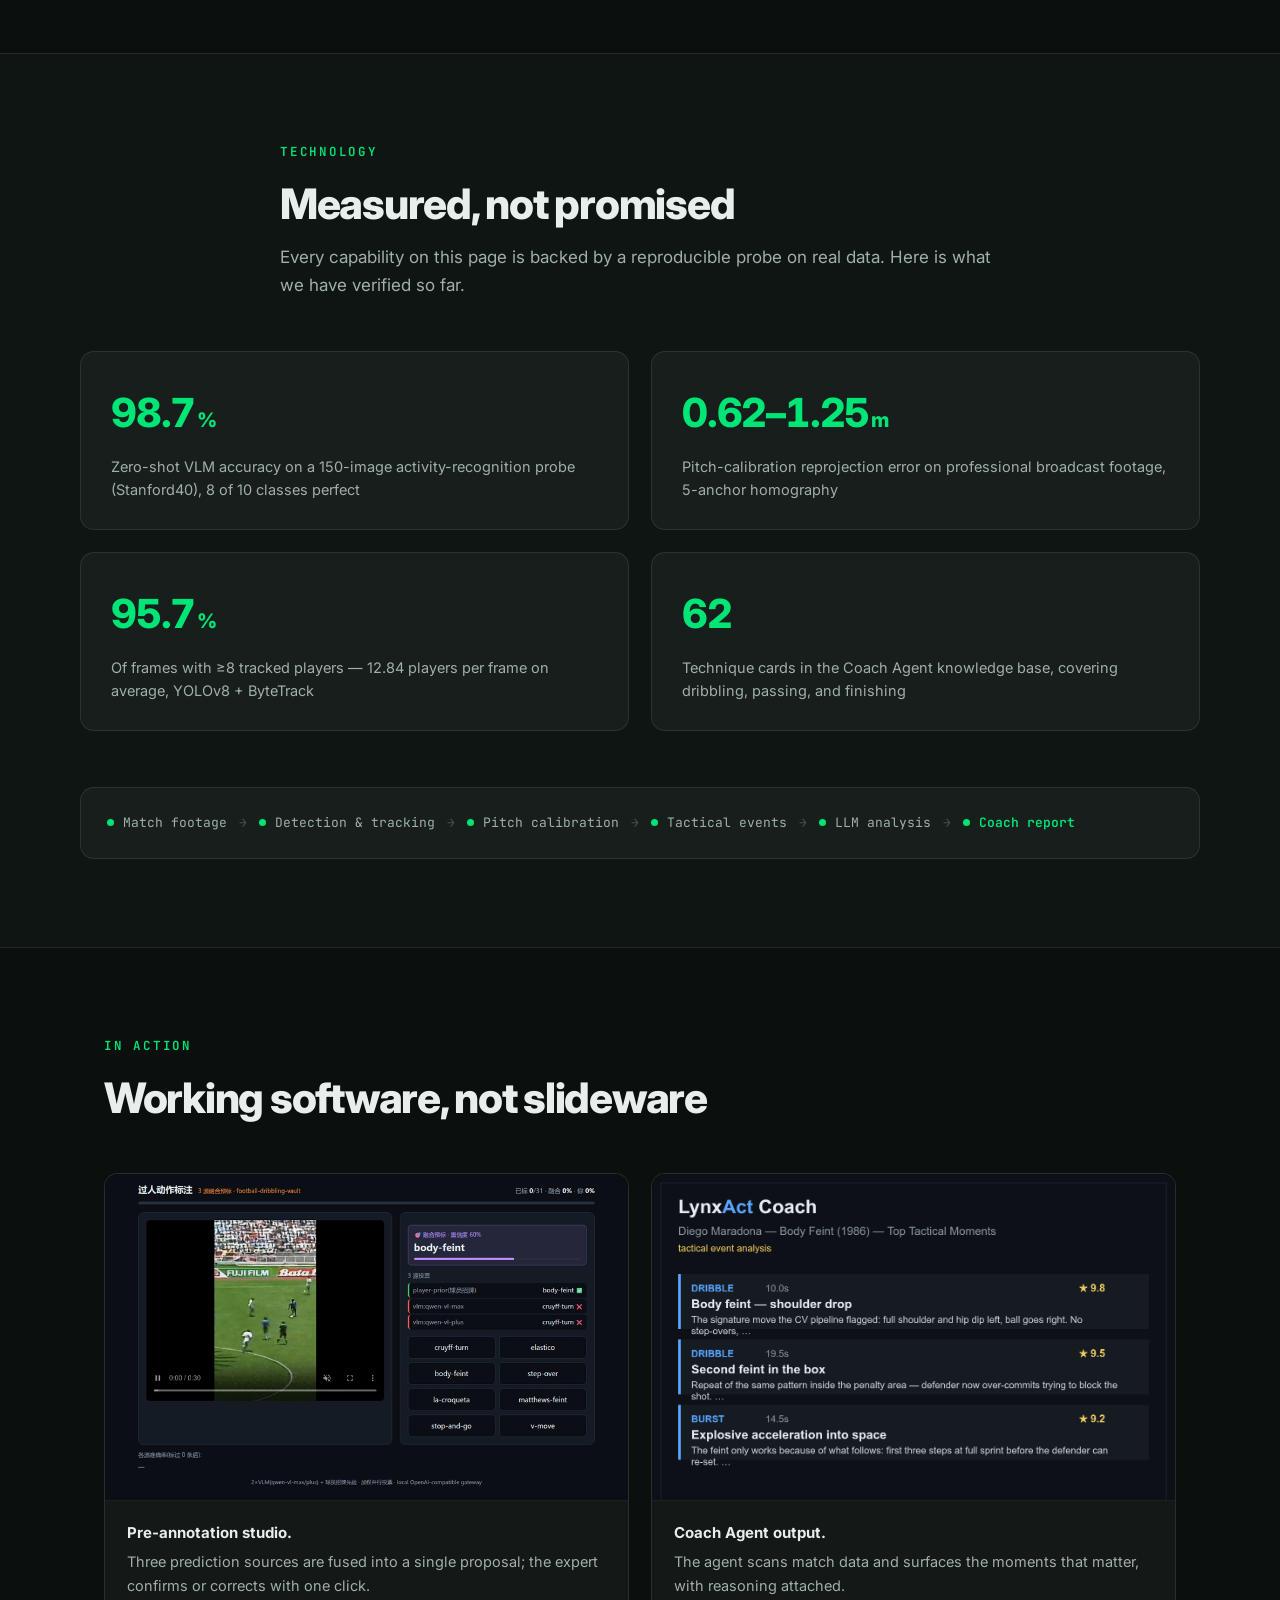
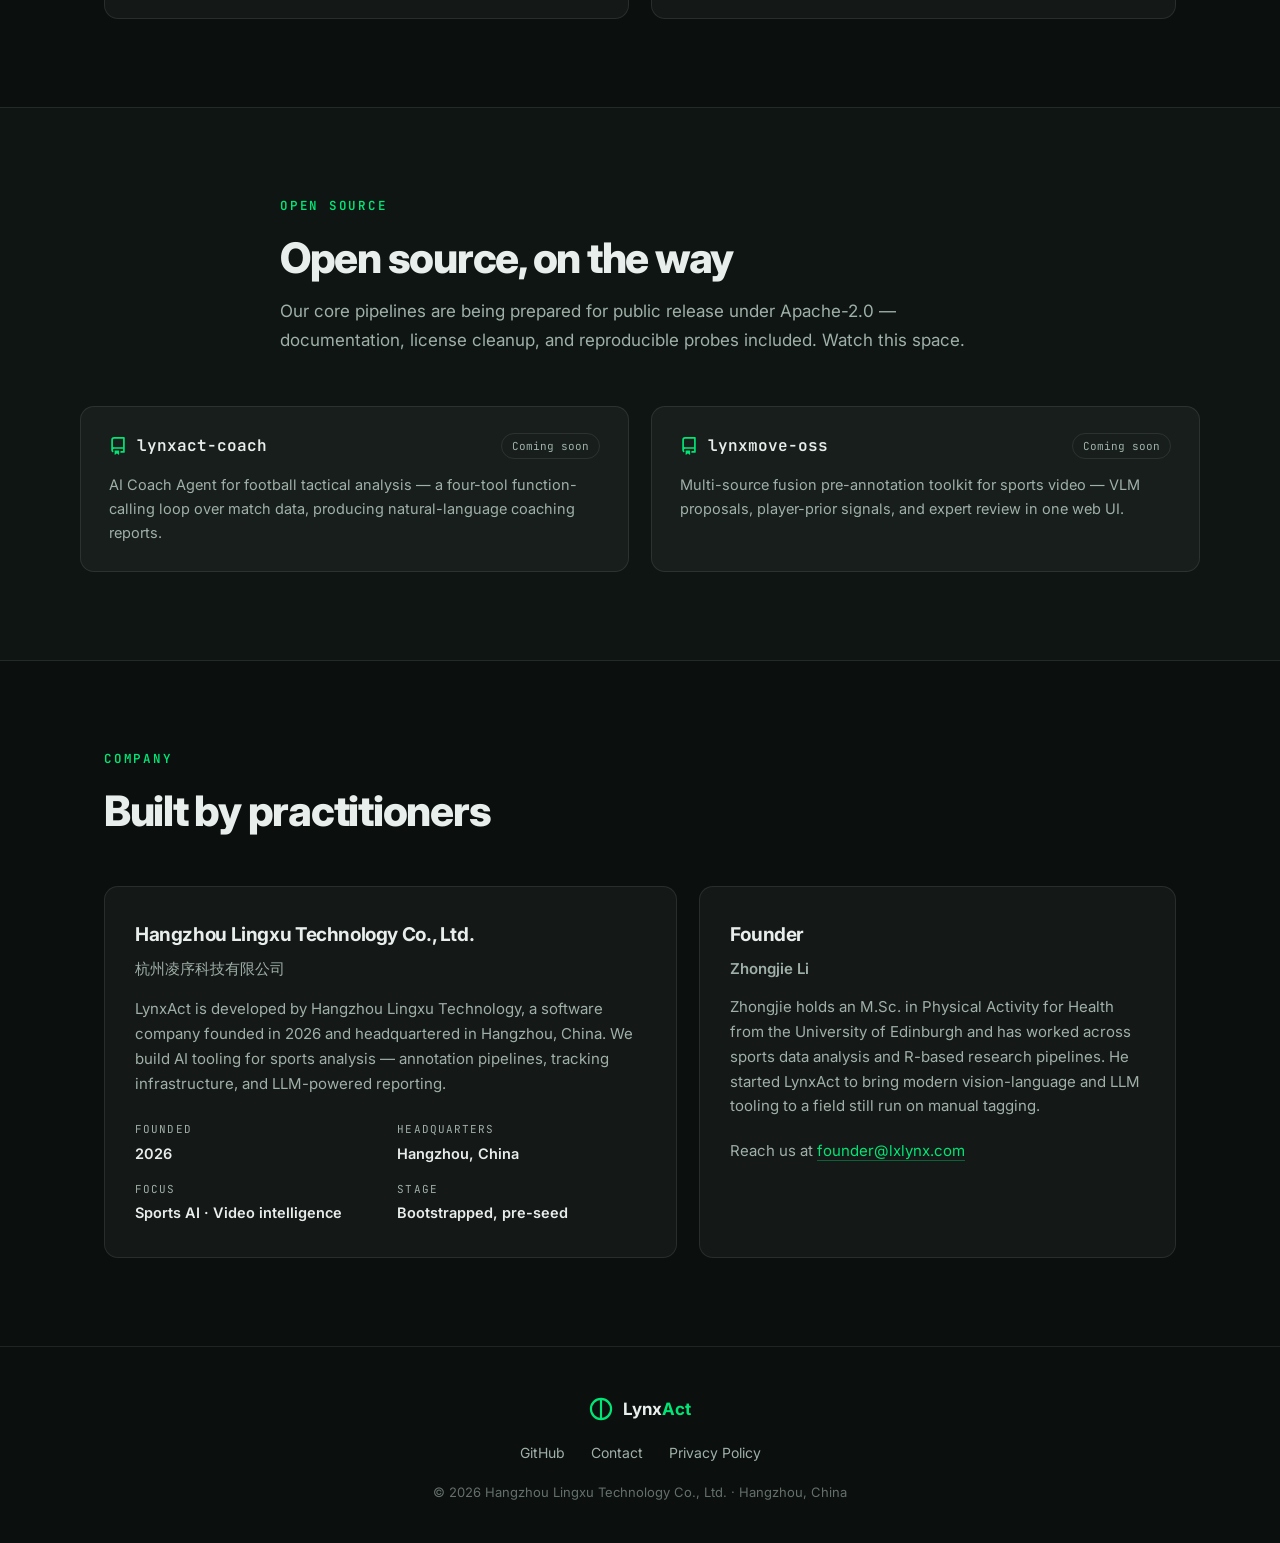
==== commit 335e6055: "feat: mark core repos as coming-soon (repos now private)" ====
--- a/index.html
+++ b/index.html
@@ -171,29 +171,30 @@
     <section class="section section-alt" id="opensource">
       <div class="section-head reveal">
         <p class="eyebrow">Open source</p>
-        <h2>Built in the open</h2>
-        <p class="section-sub">Our core pipelines are Apache-2.0 licensed. Star them, fork them,
-          or ship them into your own stack.</p>
+        <h2>Open source, on the way</h2>
+        <p class="section-sub">Our core pipelines are being prepared for public release under
+          Apache-2.0 — documentation, license cleanup, and reproducible probes included.
+          Watch this space.</p>
       </div>
       <div class="repo-grid">
-        <a class="repo-card reveal" href="https://github.com/Lxcardoza993/lynxact-coach" target="_blank" rel="noopener">
+        <div class="repo-card reveal">
           <div class="repo-head">
             <svg viewBox="0 0 16 16" width="18" height="18" fill="currentColor" aria-hidden="true"><path d="M2 2.5A2.5 2.5 0 0 1 4.5 0h8.75a.75.75 0 0 1 .75.75v12.5a.75.75 0 0 1-.75.75h-2.5a.75.75 0 0 1 0-1.5h1.75v-2h-8a1 1 0 0 0-.714 1.7.75.75 0 1 1-1.072 1.05A2.495 2.495 0 0 1 2 11.5Zm10.5-1h-8a1 1 0 0 0-1 1v6.708A2.486 2.486 0 0 1 4.5 9h8ZM5 12.25v3.25a.25.25 0 0 0 .4.2l1.45-1.087a.249.249 0 0 1 .3 0L8.6 15.7a.25.25 0 0 0 .4-.2v-3.25a.25.25 0 0 0-.25-.25h-3.5a.25.25 0 0 0-.25.25Z"/></svg>
             <span class="repo-name">lynxact-coach</span>
-            <span class="repo-license">Apache-2.0</span>
+            <span class="repo-license">Coming soon</span>
           </div>
           <p>AI Coach Agent for football tactical analysis — a four-tool function-calling
             loop over match data, producing natural-language coaching reports.</p>
-        </a>
-        <a class="repo-card reveal" href="https://github.com/Lxcardoza993/lynxmove-oss" target="_blank" rel="noopener">
+        </div>
+        <div class="repo-card reveal">
           <div class="repo-head">
             <svg viewBox="0 0 16 16" width="18" height="18" fill="currentColor" aria-hidden="true"><path d="M2 2.5A2.5 2.5 0 0 1 4.5 0h8.75a.75.75 0 0 1 .75.75v12.5a.75.75 0 0 1-.75.75h-2.5a.75.75 0 0 1 0-1.5h1.75v-2h-8a1 1 0 0 0-.714 1.7.75.75 0 1 1-1.072 1.05A2.495 2.495 0 0 1 2 11.5Zm10.5-1h-8a1 1 0 0 0-1 1v6.708A2.486 2.486 0 0 1 4.5 9h8ZM5 12.25v3.25a.25.25 0 0 0 .4.2l1.45-1.087a.249.249 0 0 1 .3 0L8.6 15.7a.25.25 0 0 0 .4-.2v-3.25a.25.25 0 0 0-.25-.25h-3.5a.25.25 0 0 0-.25.25Z"/></svg>
             <span class="repo-name">lynxmove-oss</span>
-            <span class="repo-license">Apache-2.0</span>
+            <span class="repo-license">Coming soon</span>
           </div>
           <p>Multi-source fusion pre-annotation toolkit for sports video — VLM proposals,
             player-prior signals, and expert review in one web UI.</p>
-        </a>
+        </div>
       </div>
     </section>
 
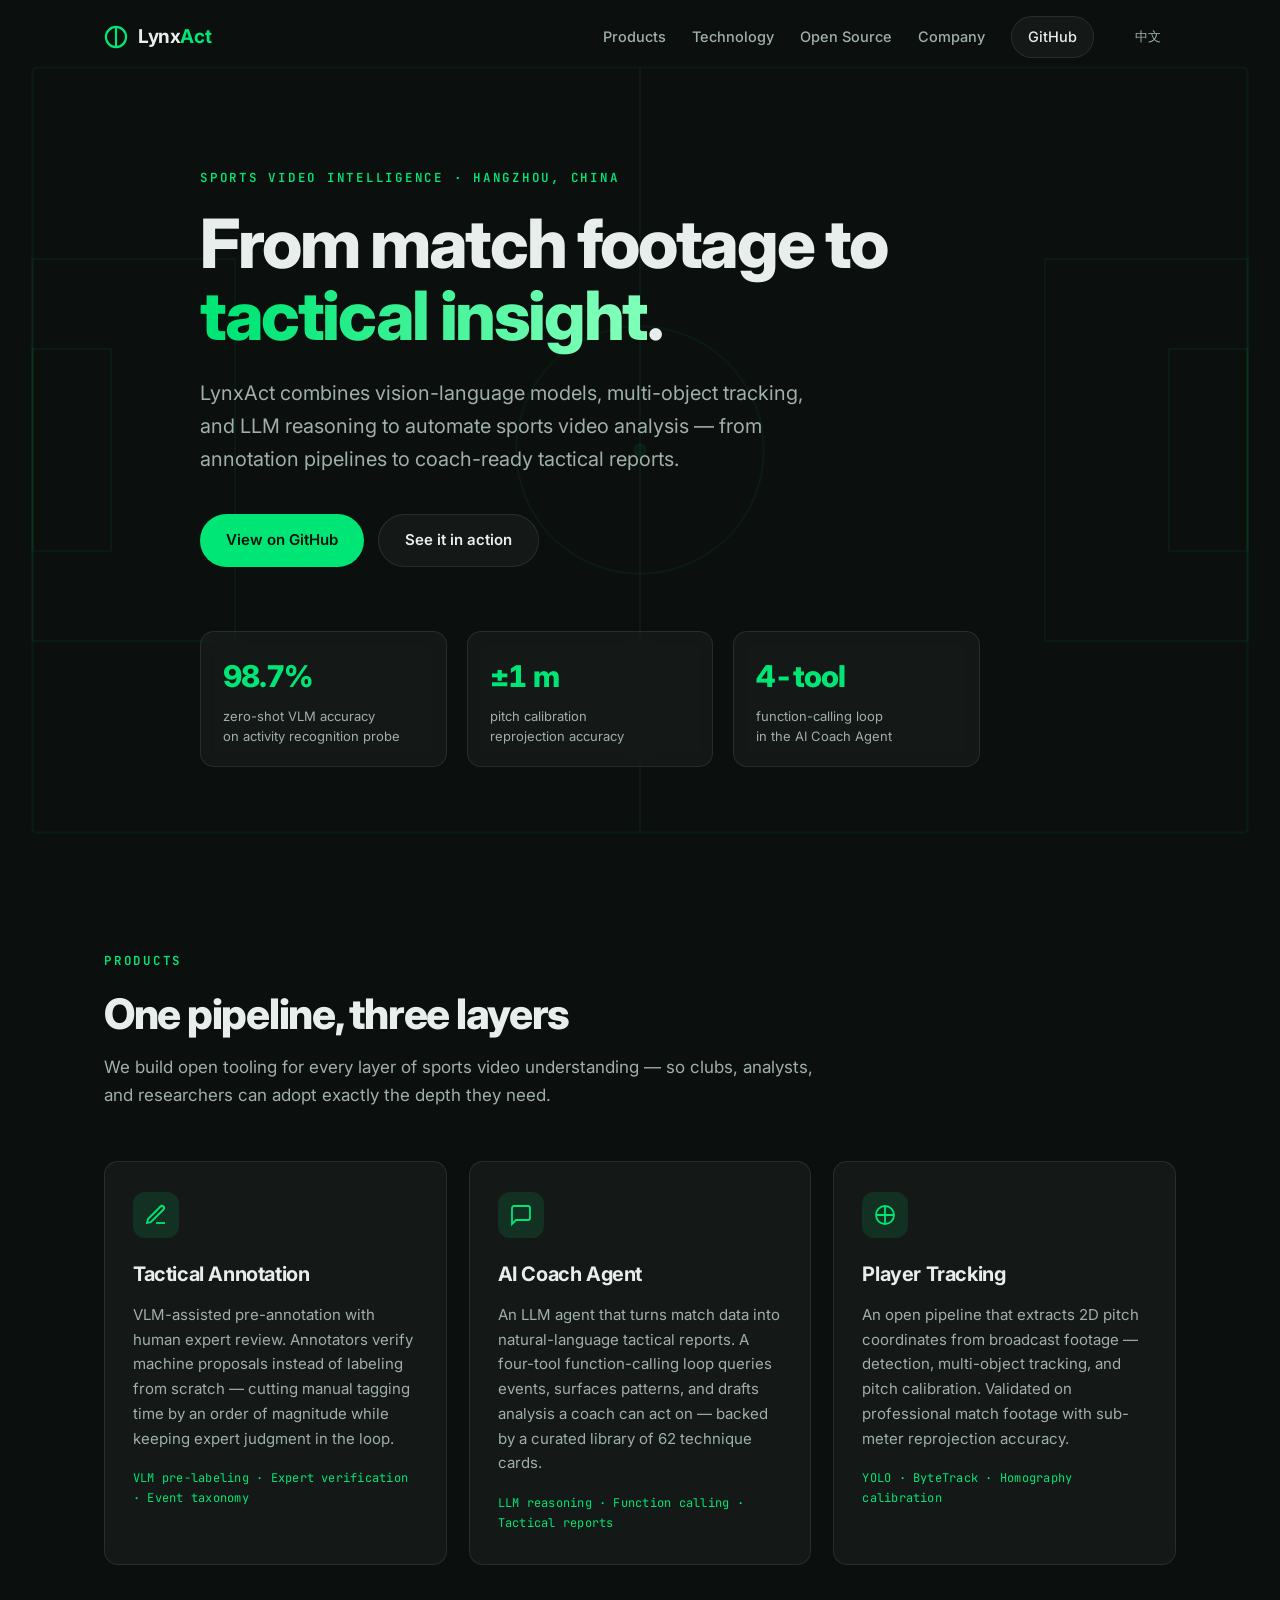
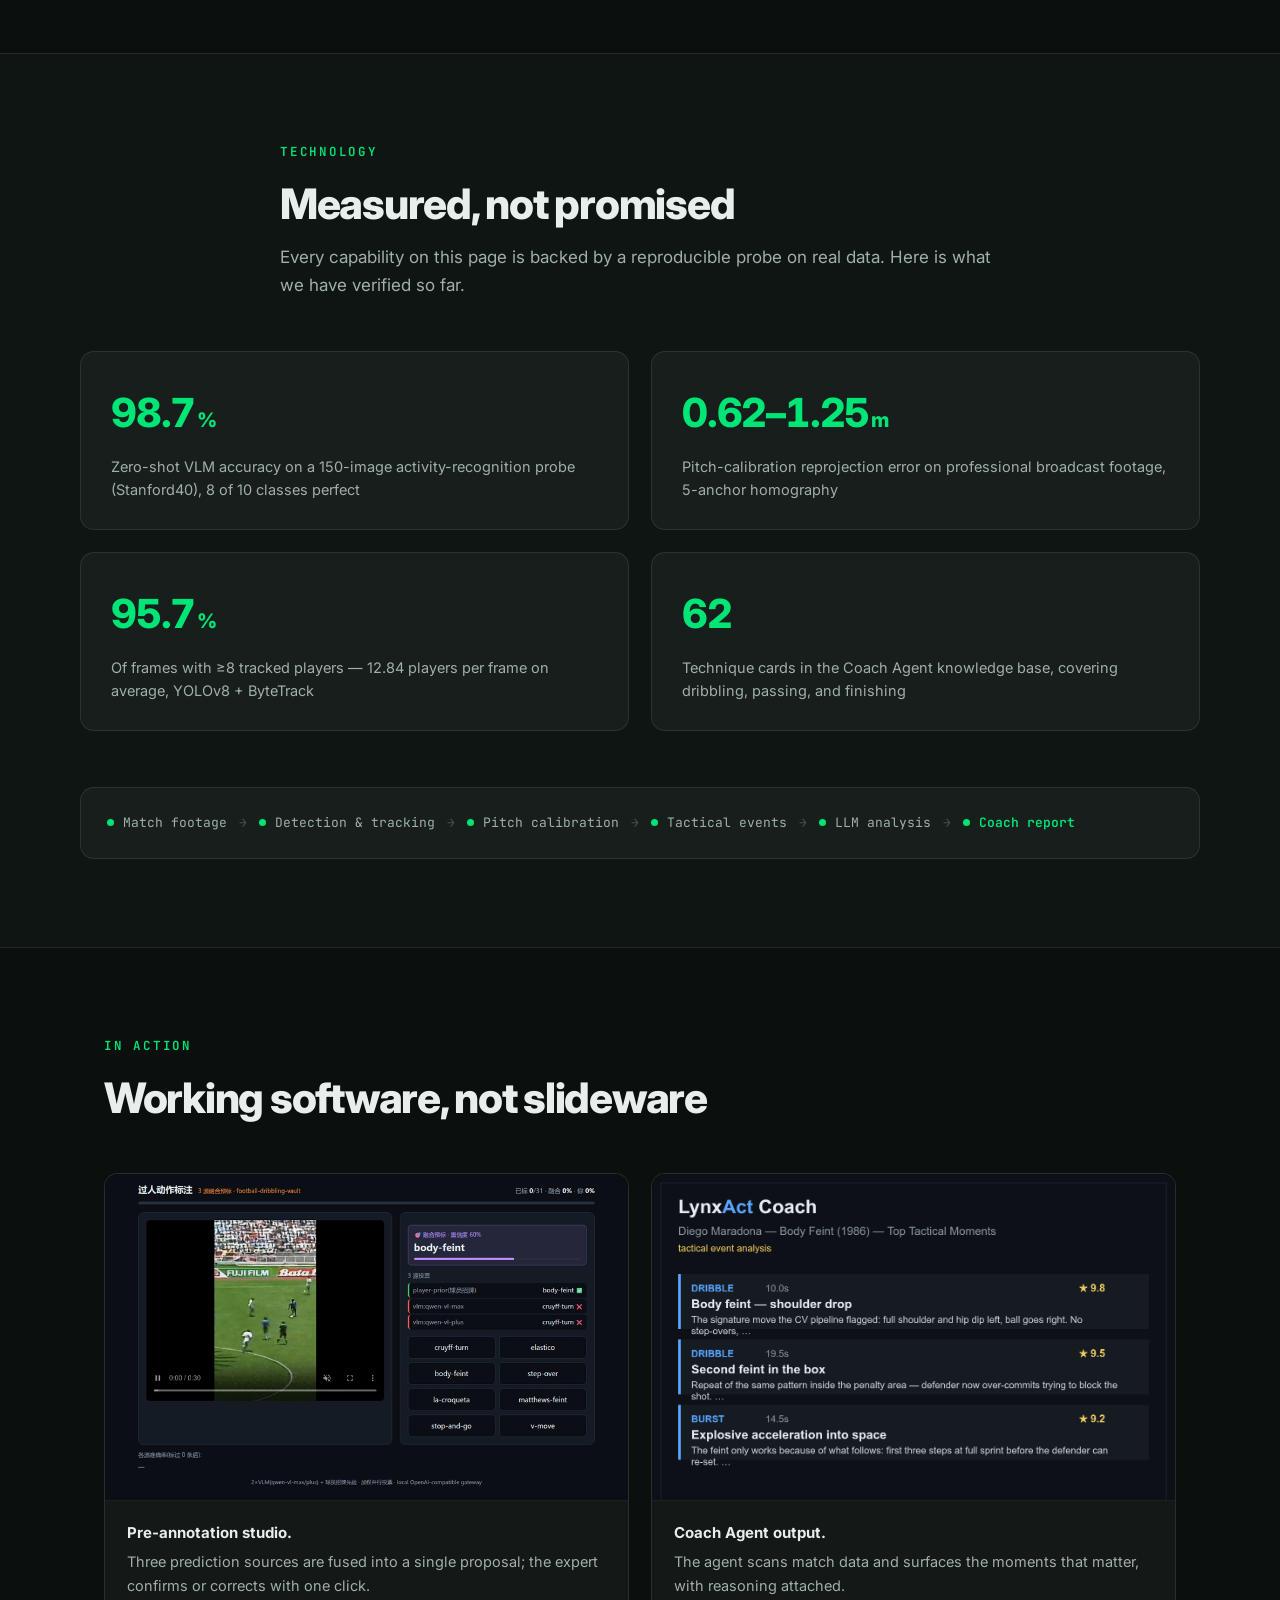
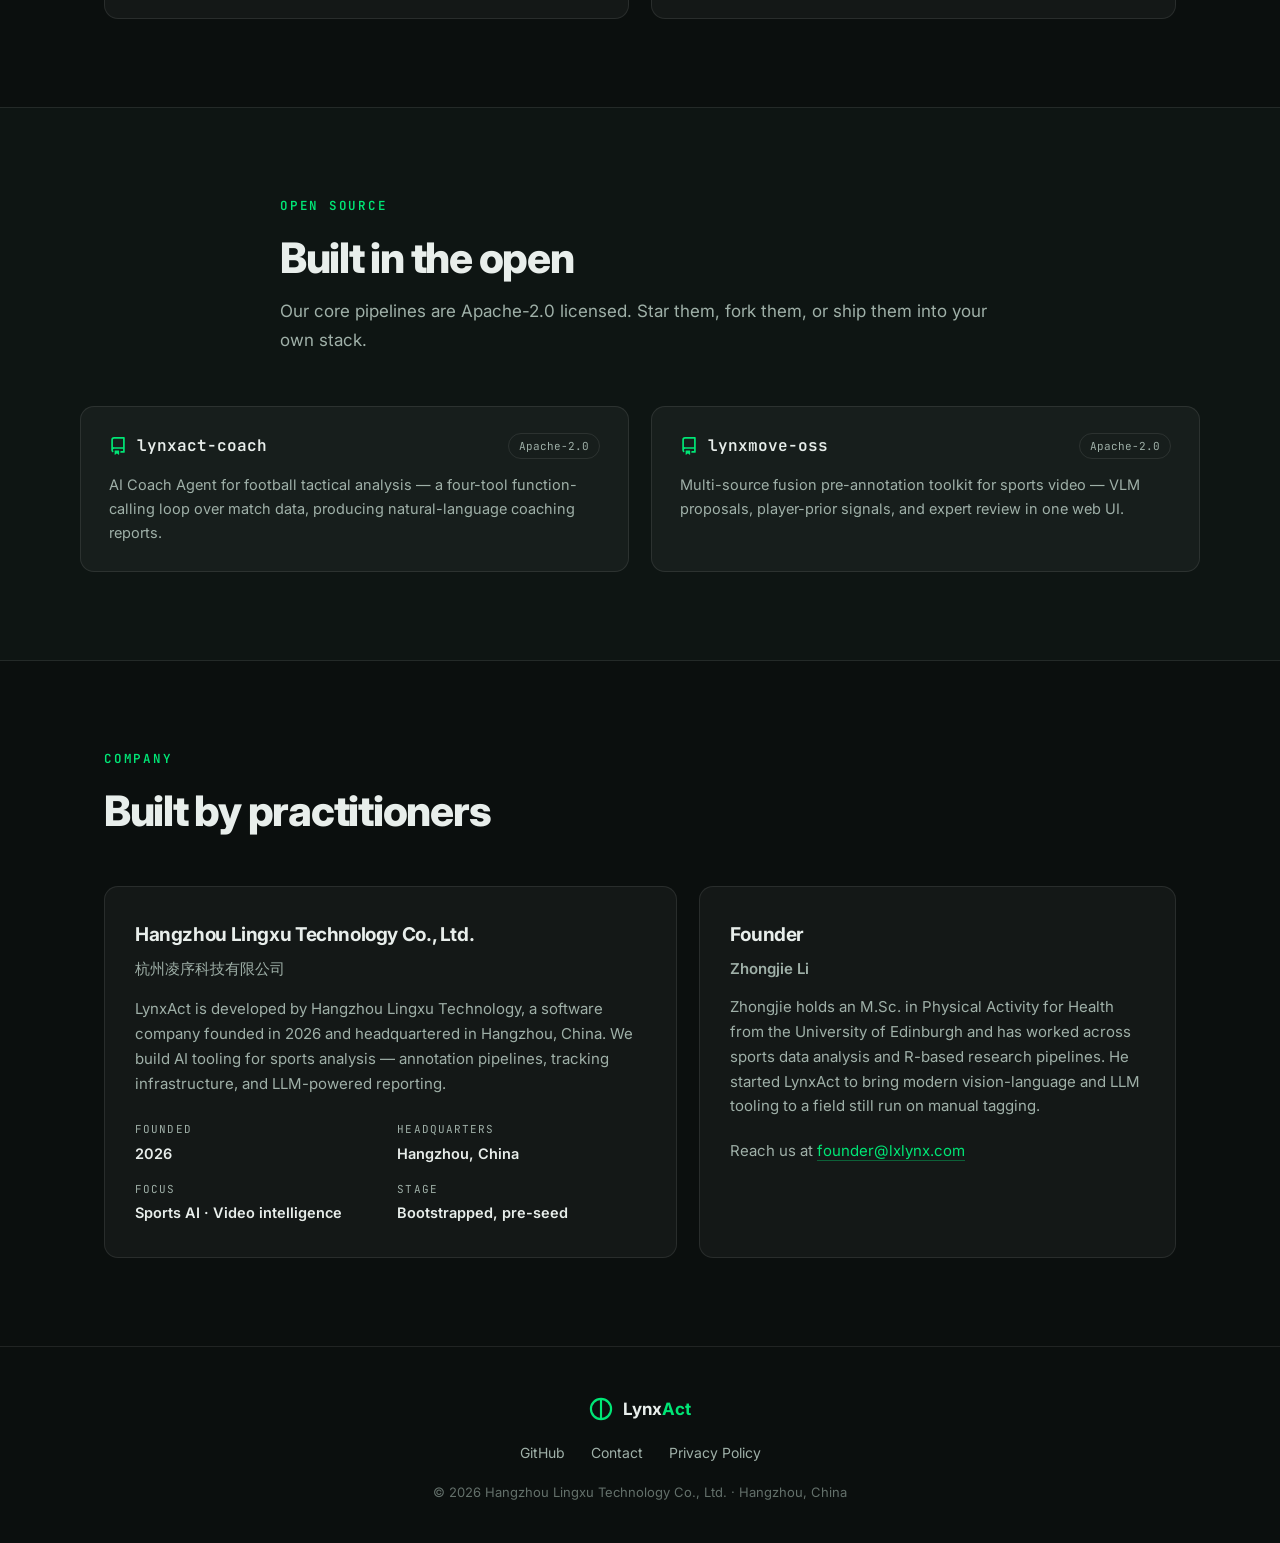
==== commit 550ef626: "Revert "feat: mark core repos as coming-soon (repos now private)" This reverts commit 335e6055dae73d" ====
--- a/index.html
+++ b/index.html
@@ -171,30 +171,29 @@
     <section class="section section-alt" id="opensource">
       <div class="section-head reveal">
         <p class="eyebrow">Open source</p>
-        <h2>Open source, on the way</h2>
-        <p class="section-sub">Our core pipelines are being prepared for public release under
-          Apache-2.0 — documentation, license cleanup, and reproducible probes included.
-          Watch this space.</p>
+        <h2>Built in the open</h2>
+        <p class="section-sub">Our core pipelines are Apache-2.0 licensed. Star them, fork them,
+          or ship them into your own stack.</p>
       </div>
       <div class="repo-grid">
-        <div class="repo-card reveal">
+        <a class="repo-card reveal" href="https://github.com/Lxcardoza993/lynxact-coach" target="_blank" rel="noopener">
           <div class="repo-head">
             <svg viewBox="0 0 16 16" width="18" height="18" fill="currentColor" aria-hidden="true"><path d="M2 2.5A2.5 2.5 0 0 1 4.5 0h8.75a.75.75 0 0 1 .75.75v12.5a.75.75 0 0 1-.75.75h-2.5a.75.75 0 0 1 0-1.5h1.75v-2h-8a1 1 0 0 0-.714 1.7.75.75 0 1 1-1.072 1.05A2.495 2.495 0 0 1 2 11.5Zm10.5-1h-8a1 1 0 0 0-1 1v6.708A2.486 2.486 0 0 1 4.5 9h8ZM5 12.25v3.25a.25.25 0 0 0 .4.2l1.45-1.087a.249.249 0 0 1 .3 0L8.6 15.7a.25.25 0 0 0 .4-.2v-3.25a.25.25 0 0 0-.25-.25h-3.5a.25.25 0 0 0-.25.25Z"/></svg>
             <span class="repo-name">lynxact-coach</span>
-            <span class="repo-license">Coming soon</span>
+            <span class="repo-license">Apache-2.0</span>
           </div>
           <p>AI Coach Agent for football tactical analysis — a four-tool function-calling
             loop over match data, producing natural-language coaching reports.</p>
-        </div>
-        <div class="repo-card reveal">
+        </a>
+        <a class="repo-card reveal" href="https://github.com/Lxcardoza993/lynxmove-oss" target="_blank" rel="noopener">
           <div class="repo-head">
             <svg viewBox="0 0 16 16" width="18" height="18" fill="currentColor" aria-hidden="true"><path d="M2 2.5A2.5 2.5 0 0 1 4.5 0h8.75a.75.75 0 0 1 .75.75v12.5a.75.75 0 0 1-.75.75h-2.5a.75.75 0 0 1 0-1.5h1.75v-2h-8a1 1 0 0 0-.714 1.7.75.75 0 1 1-1.072 1.05A2.495 2.495 0 0 1 2 11.5Zm10.5-1h-8a1 1 0 0 0-1 1v6.708A2.486 2.486 0 0 1 4.5 9h8ZM5 12.25v3.25a.25.25 0 0 0 .4.2l1.45-1.087a.249.249 0 0 1 .3 0L8.6 15.7a.25.25 0 0 0 .4-.2v-3.25a.25.25 0 0 0-.25-.25h-3.5a.25.25 0 0 0-.25.25Z"/></svg>
             <span class="repo-name">lynxmove-oss</span>
-            <span class="repo-license">Coming soon</span>
+            <span class="repo-license">Apache-2.0</span>
           </div>
           <p>Multi-source fusion pre-annotation toolkit for sports video — VLM proposals,
             player-prior signals, and expert review in one web UI.</p>
-        </div>
+        </a>
       </div>
     </section>
 
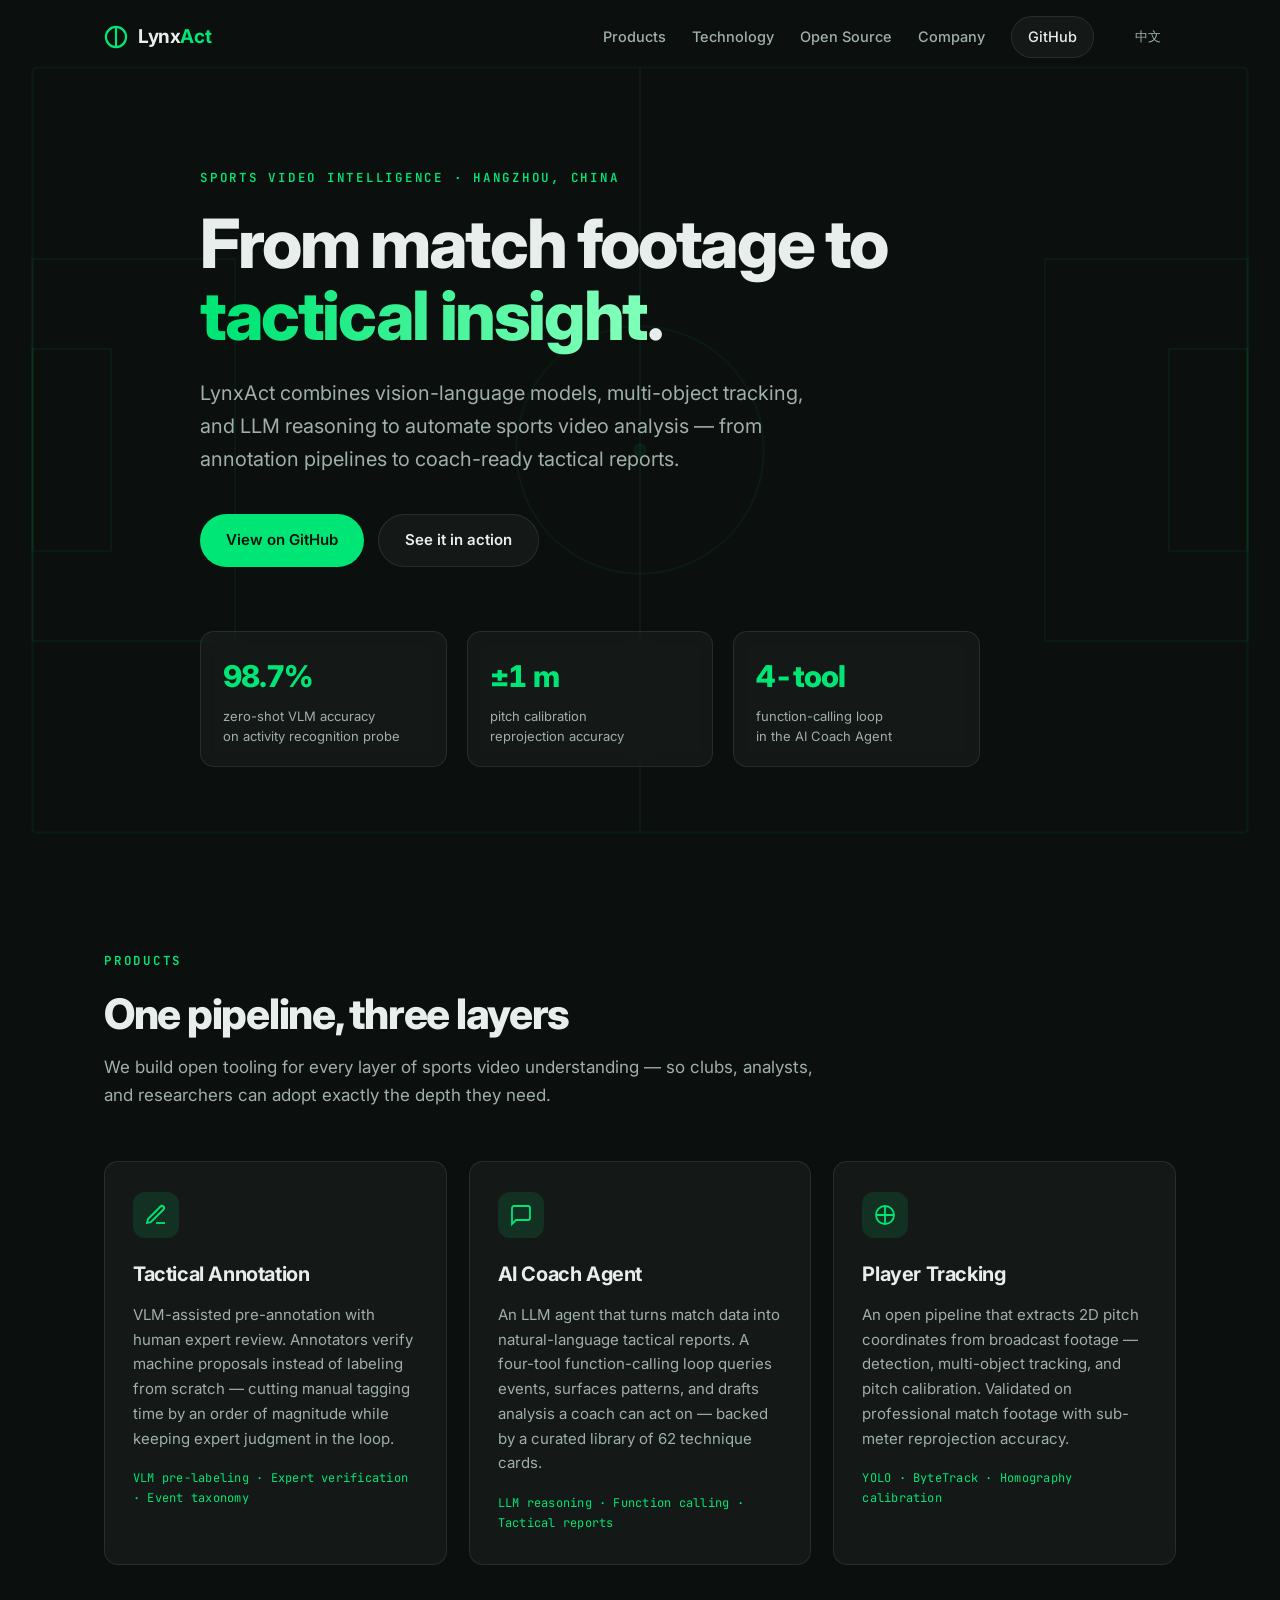
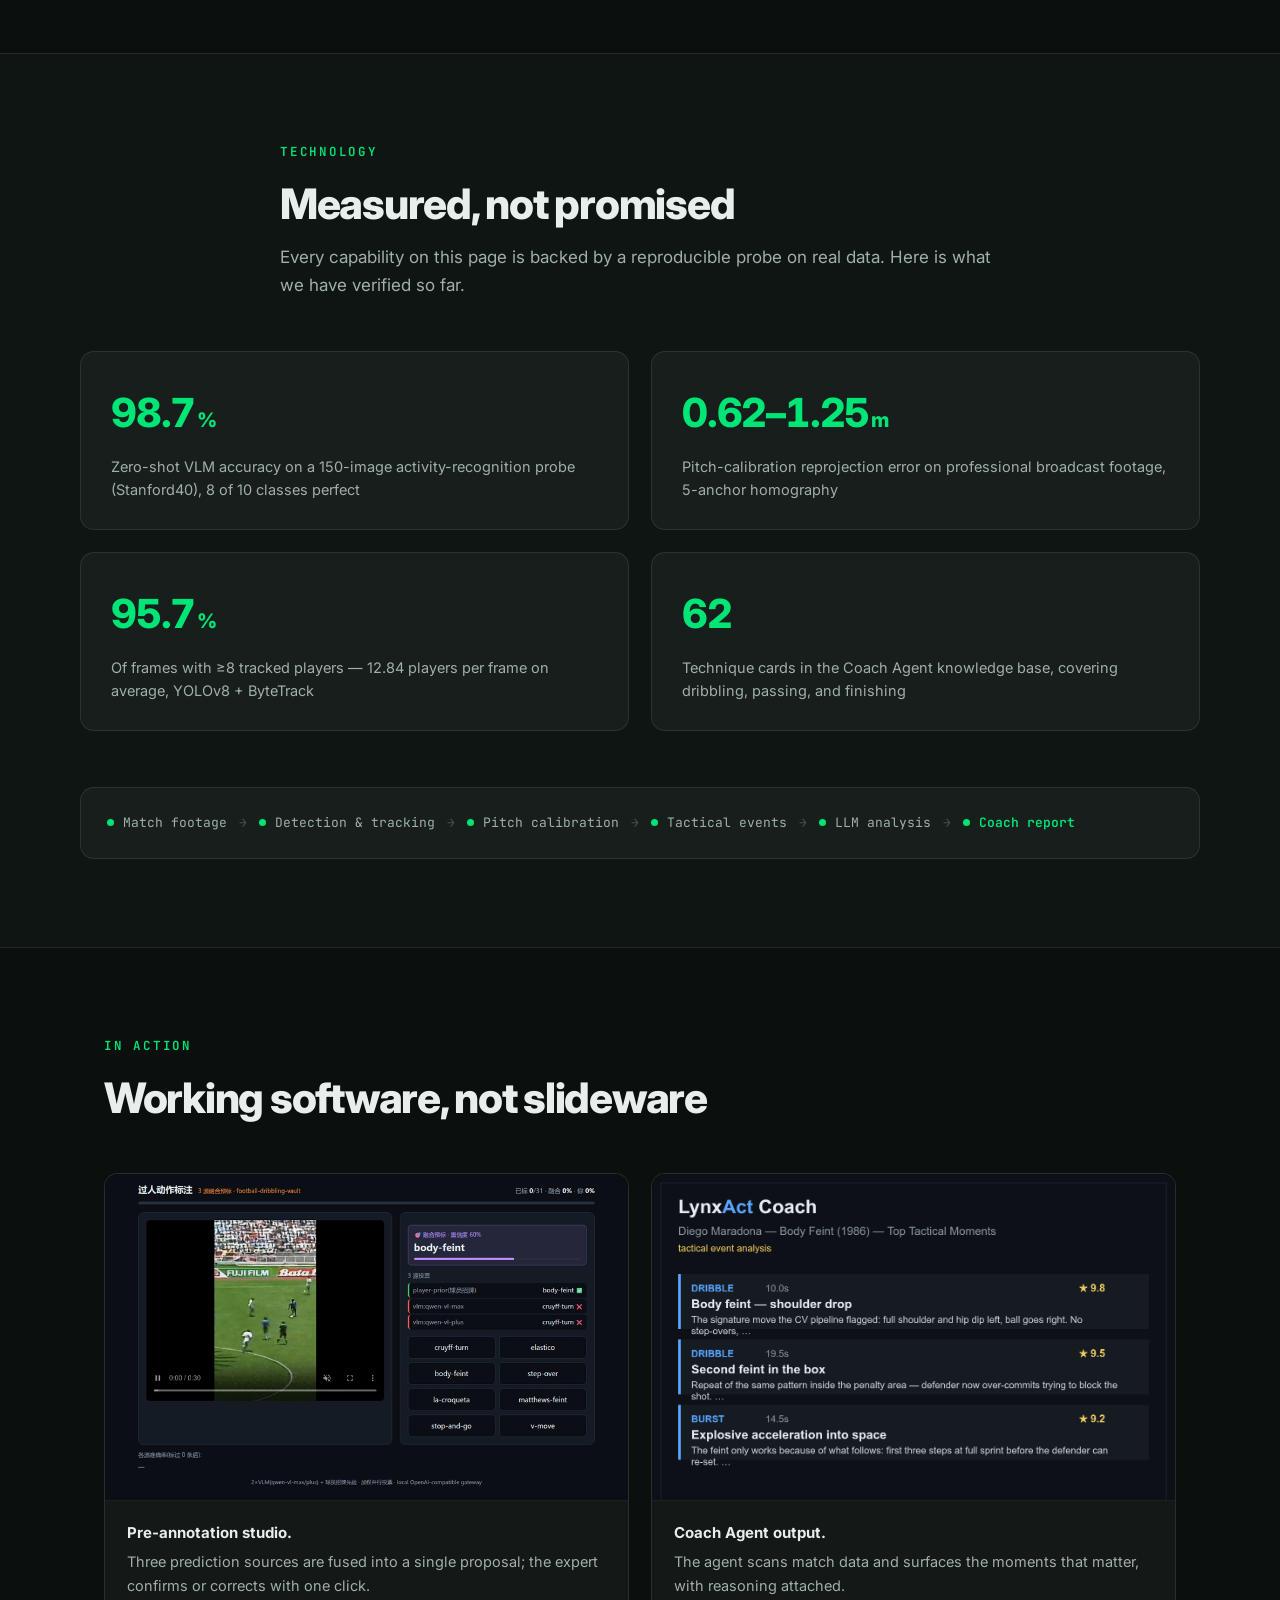
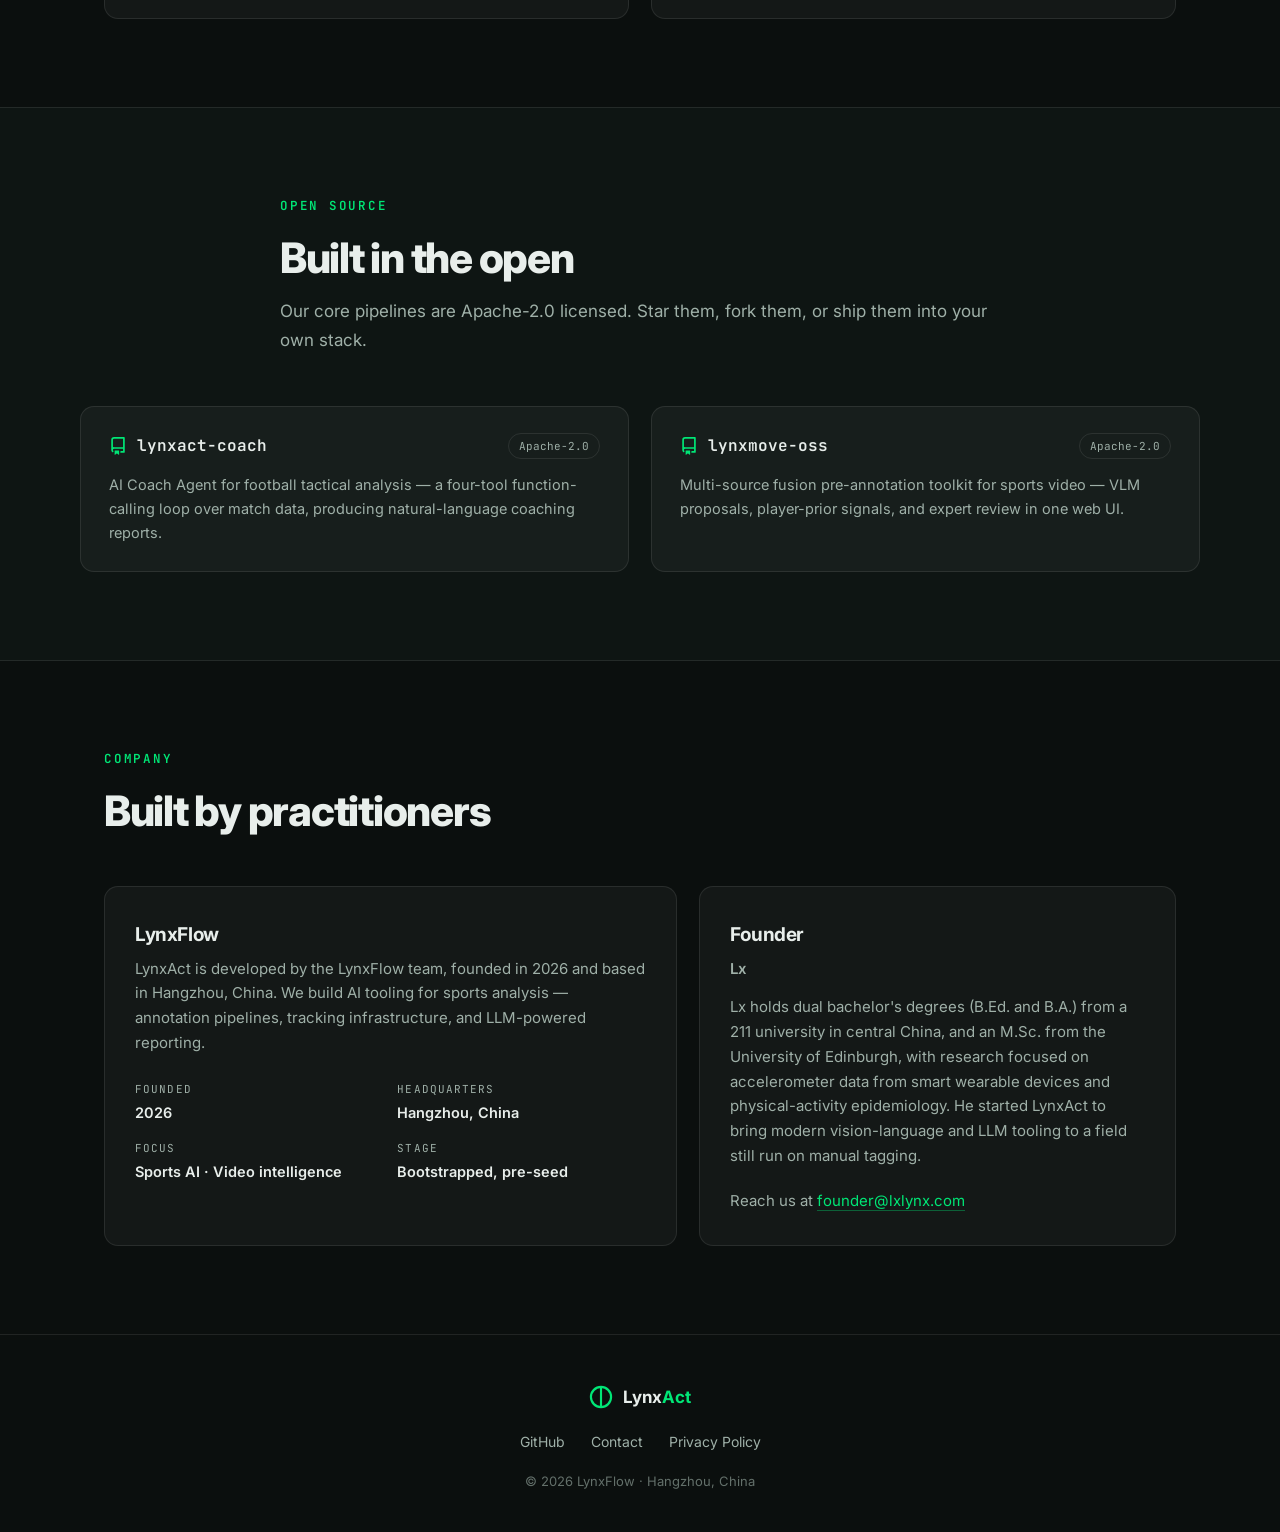
==== commit 8aeb80e7: "content: 公司信息改 LynxFlow,创始人改 Lx + 更新学历背景 - 全站公司名:杭州凌序科技/Hangzhou Lingxu Technology → LynxFlow(品牌名,去真" ====
--- a/index.html
+++ b/index.html
@@ -4,7 +4,7 @@
   <meta charset="UTF-8">
   <meta name="viewport" content="width=device-width, initial-scale=1.0">
   <title>LynxAct — AI-Powered Sports Video Intelligence</title>
-  <meta name="description" content="LynxAct turns match footage into tactical insight. VLM-assisted annotation, player tracking, and LLM coaching reports — built by Hangzhou Lingxu Technology.">
+  <meta name="description" content="LynxAct turns match footage into tactical insight. VLM-assisted annotation, player tracking, and LLM coaching reports — built by LynxFlow.">
   <meta property="og:title" content="LynxAct — AI-Powered Sports Video Intelligence">
   <meta property="og:description" content="From raw match footage to coach-ready tactical reports. Open-source pipelines for sports video annotation, tracking, and LLM analysis.">
   <meta property="og:type" content="website">
@@ -204,12 +204,11 @@
       </div>
       <div class="company-grid">
         <div class="company-card reveal">
-          <h3>Hangzhou Lingxu Technology Co., Ltd.</h3>
-          <p class="company-cn">杭州凌序科技有限公司</p>
-          <p>LynxAct is developed by Hangzhou Lingxu Technology, a software company
-            founded in 2026 and headquartered in Hangzhou, China. We build AI tooling
-            for sports analysis — annotation pipelines, tracking infrastructure, and
-            LLM-powered reporting.</p>
+          <h3>LynxFlow</h3>
+          <p>LynxAct is developed by the LynxFlow team, founded in 2026 and based
+            in Hangzhou, China. We build AI tooling for sports analysis —
+            annotation pipelines, tracking infrastructure, and LLM-powered
+            reporting.</p>
           <dl class="company-facts">
             <div><dt>Founded</dt><dd>2026</dd></div>
             <div><dt>Headquarters</dt><dd>Hangzhou, China</dd></div>
@@ -219,11 +218,13 @@
         </div>
         <div class="company-card reveal">
           <h3>Founder</h3>
-          <p class="founder-name">Zhongjie Li</p>
-          <p>Zhongjie holds an M.Sc. in Physical Activity for Health from the
-            University of Edinburgh and has worked across sports data analysis and
-            R-based research pipelines. He started LynxAct to bring modern
-            vision-language and LLM tooling to a field still run on manual tagging.</p>
+          <p class="founder-name">Lx</p>
+          <p>Lx holds dual bachelor's degrees (B.Ed. and B.A.) from a 211
+            university in central China, and an M.Sc. from the University of
+            Edinburgh, with research focused on accelerometer data from smart
+            wearable devices and physical-activity epidemiology. He started
+            LynxAct to bring modern vision-language and LLM tooling to a field
+            still run on manual tagging.</p>
           <p class="company-contact">Reach us at <a href="mailto:founder@lxlynx.com">founder@lxlynx.com</a></p>
         </div>
       </div>
@@ -245,7 +246,7 @@
         <a href="mailto:founder@lxlynx.com">Contact</a>
         <a href="privacy.html">Privacy Policy</a>
       </nav>
-      <p class="footer-legal">© 2026 Hangzhou Lingxu Technology Co., Ltd. · Hangzhou, China</p>
+      <p class="footer-legal">© 2026 LynxFlow · Hangzhou, China</p>
     </div>
   </footer>
 
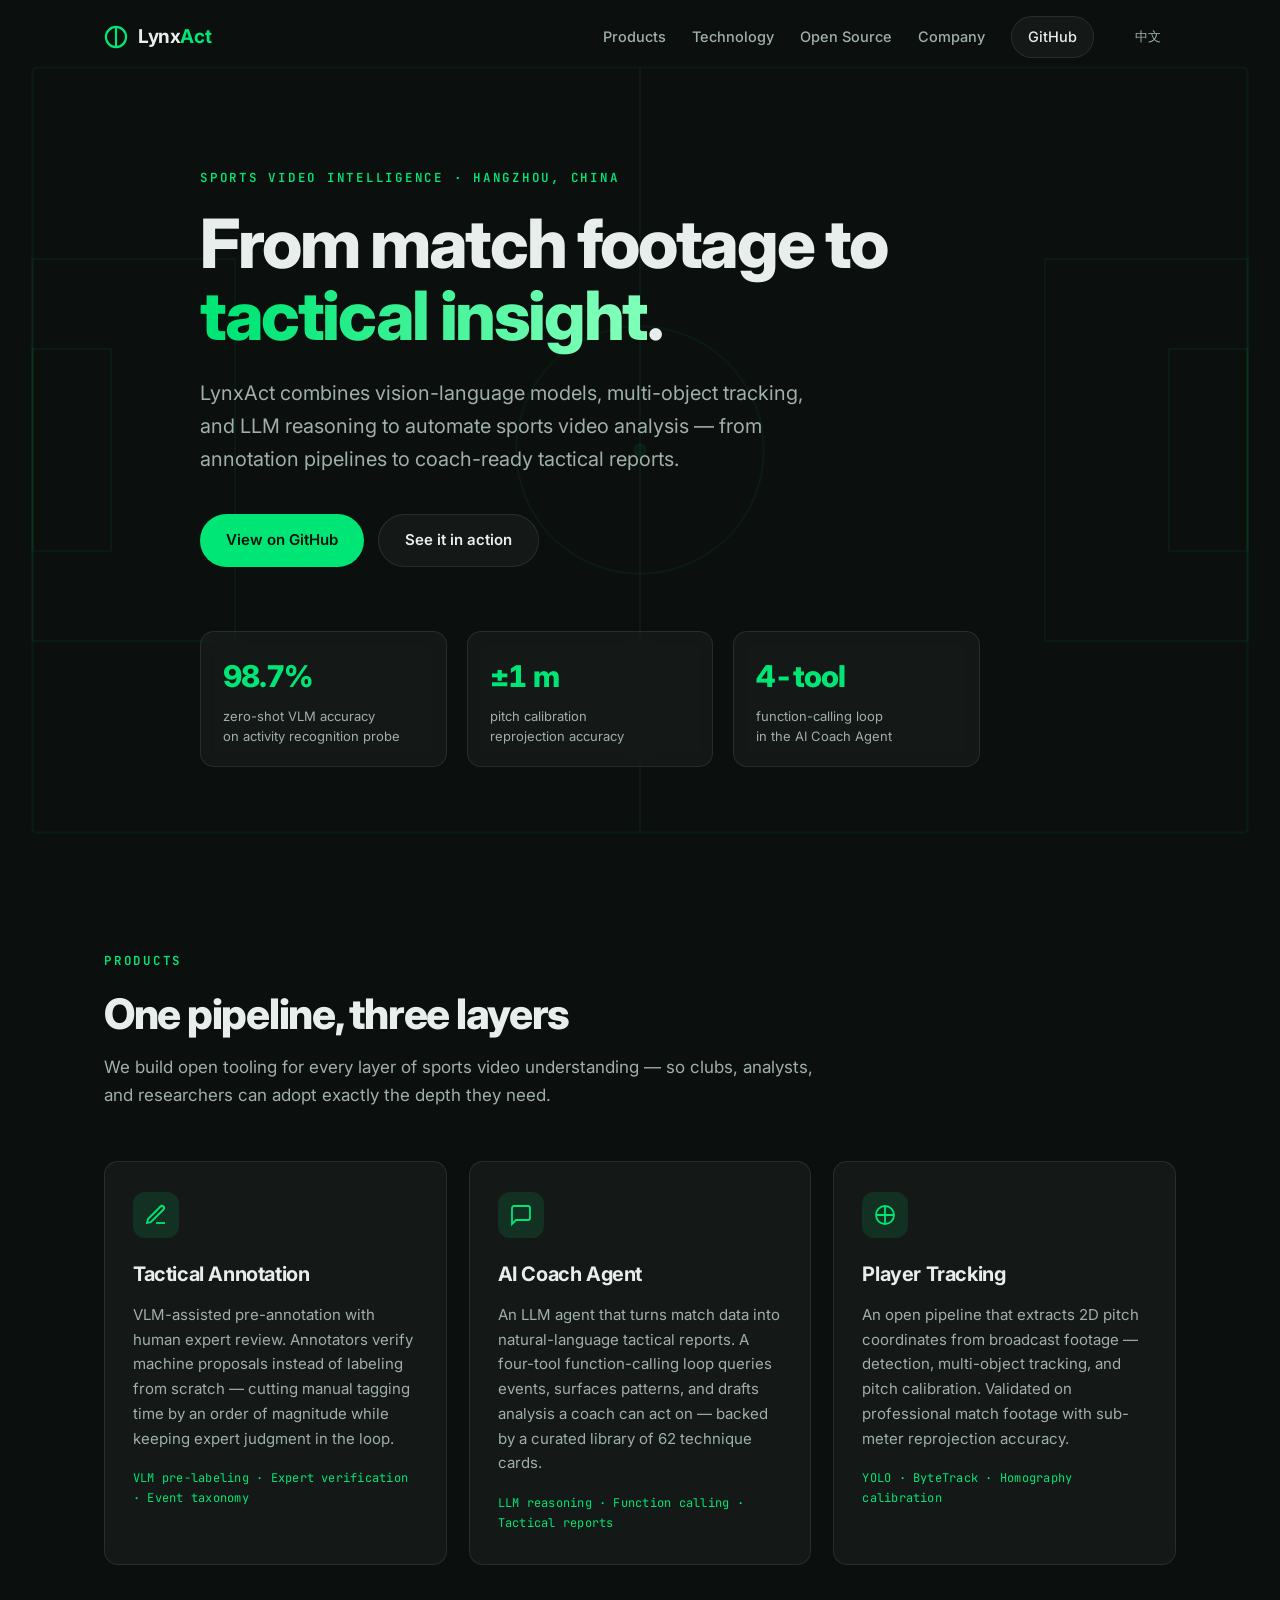
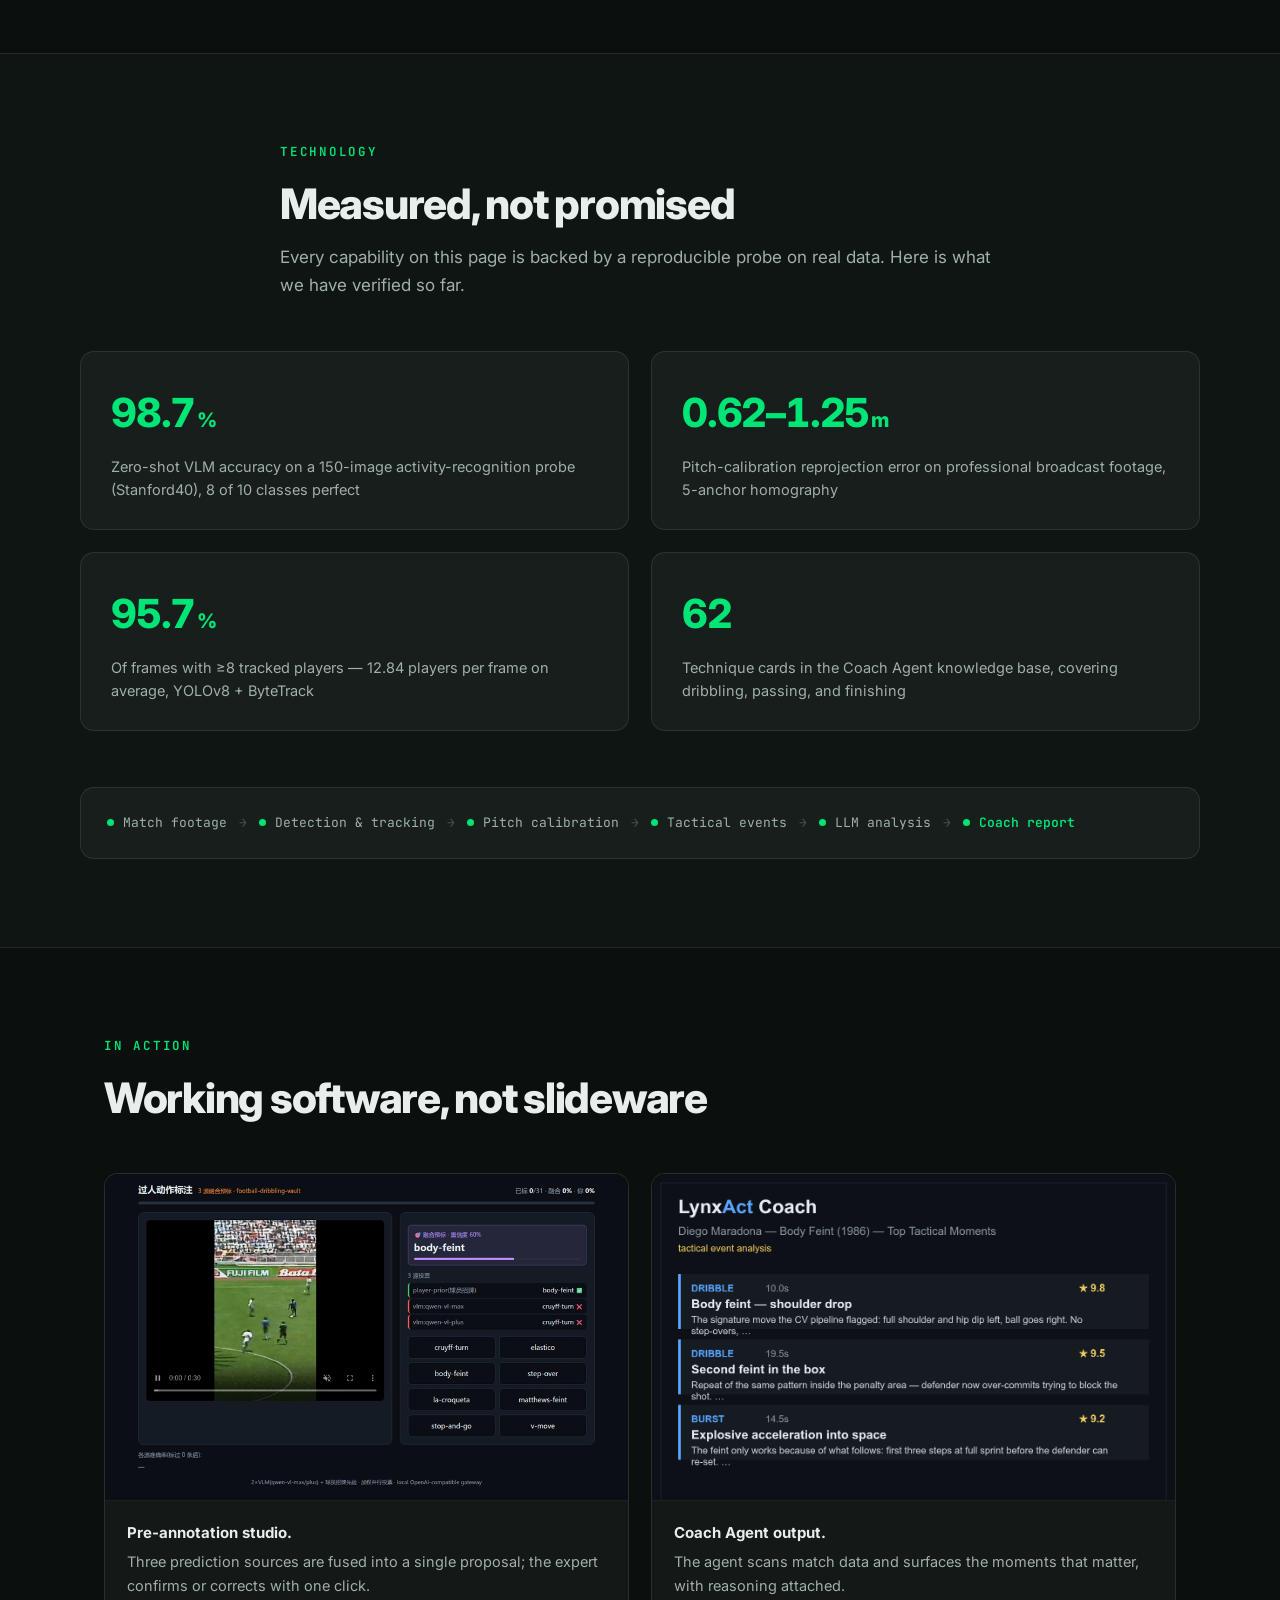
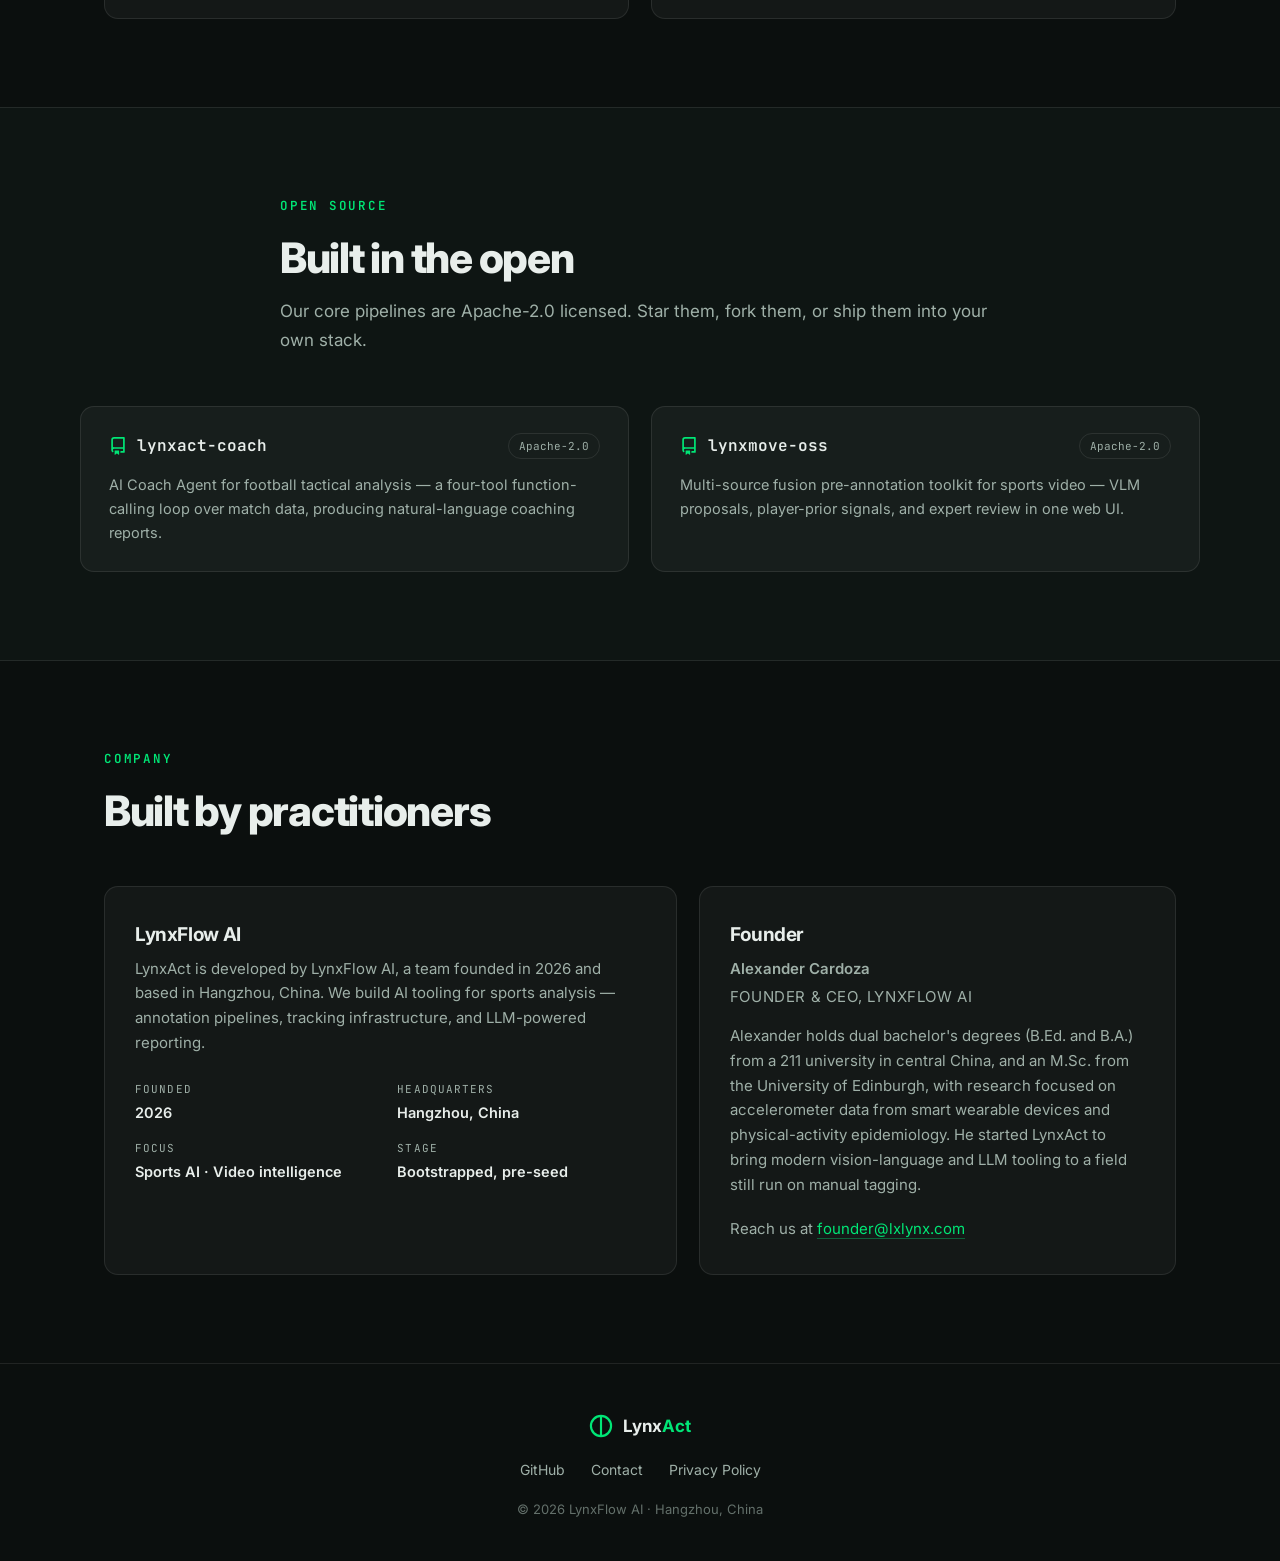
==== commit d2b951ea: "content: 创始人改 Alexander Cardoza + Founder & CEO, LynxFlow AI 头衔 - 公司品牌统一 LynxFlow AI(全站17处) - 创始人卡:L" ====
--- a/index.html
+++ b/index.html
@@ -4,7 +4,7 @@
   <meta charset="UTF-8">
   <meta name="viewport" content="width=device-width, initial-scale=1.0">
   <title>LynxAct — AI-Powered Sports Video Intelligence</title>
-  <meta name="description" content="LynxAct turns match footage into tactical insight. VLM-assisted annotation, player tracking, and LLM coaching reports — built by LynxFlow.">
+  <meta name="description" content="LynxAct turns match footage into tactical insight. VLM-assisted annotation, player tracking, and LLM coaching reports — built by LynxFlow AI.">
   <meta property="og:title" content="LynxAct — AI-Powered Sports Video Intelligence">
   <meta property="og:description" content="From raw match footage to coach-ready tactical reports. Open-source pipelines for sports video annotation, tracking, and LLM analysis.">
   <meta property="og:type" content="website">
@@ -204,9 +204,9 @@
       </div>
       <div class="company-grid">
         <div class="company-card reveal">
-          <h3>LynxFlow</h3>
-          <p>LynxAct is developed by the LynxFlow team, founded in 2026 and based
-            in Hangzhou, China. We build AI tooling for sports analysis —
+          <h3>LynxFlow AI</h3>
+          <p>LynxAct is developed by LynxFlow AI, a team founded in 2026 and
+            based in Hangzhou, China. We build AI tooling for sports analysis —
             annotation pipelines, tracking infrastructure, and LLM-powered
             reporting.</p>
           <dl class="company-facts">
@@ -218,8 +218,9 @@
         </div>
         <div class="company-card reveal">
           <h3>Founder</h3>
-          <p class="founder-name">Lx</p>
-          <p>Lx holds dual bachelor's degrees (B.Ed. and B.A.) from a 211
+          <p class="founder-name">Alexander Cardoza</p>
+          <p class="founder-title">Founder &amp; CEO, LynxFlow AI</p>
+          <p>Alexander holds dual bachelor's degrees (B.Ed. and B.A.) from a 211
             university in central China, and an M.Sc. from the University of
             Edinburgh, with research focused on accelerometer data from smart
             wearable devices and physical-activity epidemiology. He started
@@ -246,7 +247,7 @@
         <a href="mailto:founder@lxlynx.com">Contact</a>
         <a href="privacy.html">Privacy Policy</a>
       </nav>
-      <p class="footer-legal">© 2026 LynxFlow · Hangzhou, China</p>
+      <p class="footer-legal">© 2026 LynxFlow AI · Hangzhou, China</p>
     </div>
   </footer>
 
--- a/css/style.css
+++ b/css/style.css
@@ -362,7 +362,8 @@
 }
 .company-card h3 { font-size: 19px; font-weight: 700; letter-spacing: -0.02em; margin-bottom: 6px; }
 .company-cn { color: var(--text-dim); font-size: 14px; margin-bottom: 16px; }
-.founder-name { color: var(--accent); font-size: 17px; font-weight: 600; margin-bottom: 14px; }
+.founder-name { color: var(--accent); font-size: 17px; font-weight: 600; margin-bottom: 4px; }
+.founder-title { color: var(--text-dim); font-size: 13px; letter-spacing: 0.04em; text-transform: uppercase; margin-bottom: 14px; }
 .company-card > p { color: var(--text-dim); font-size: 15px; }
 .company-facts {
   margin-top: 24px;
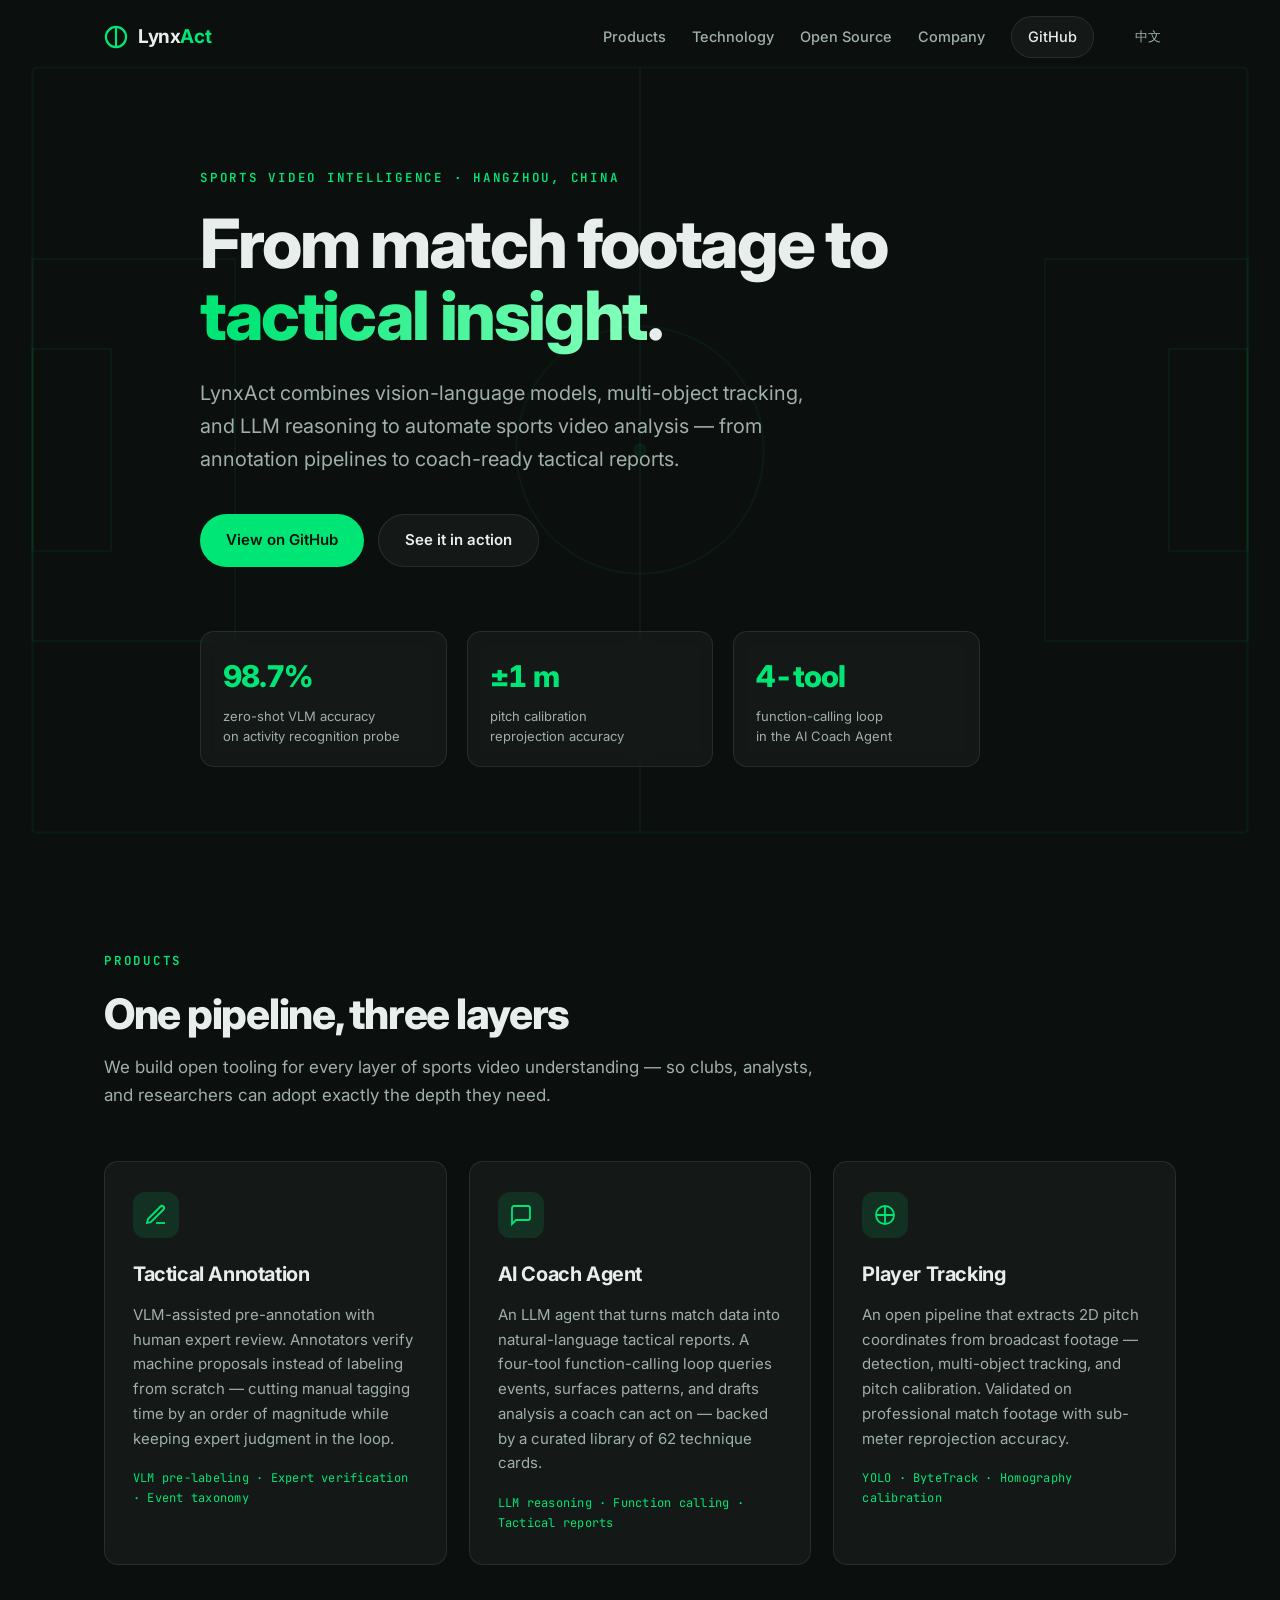
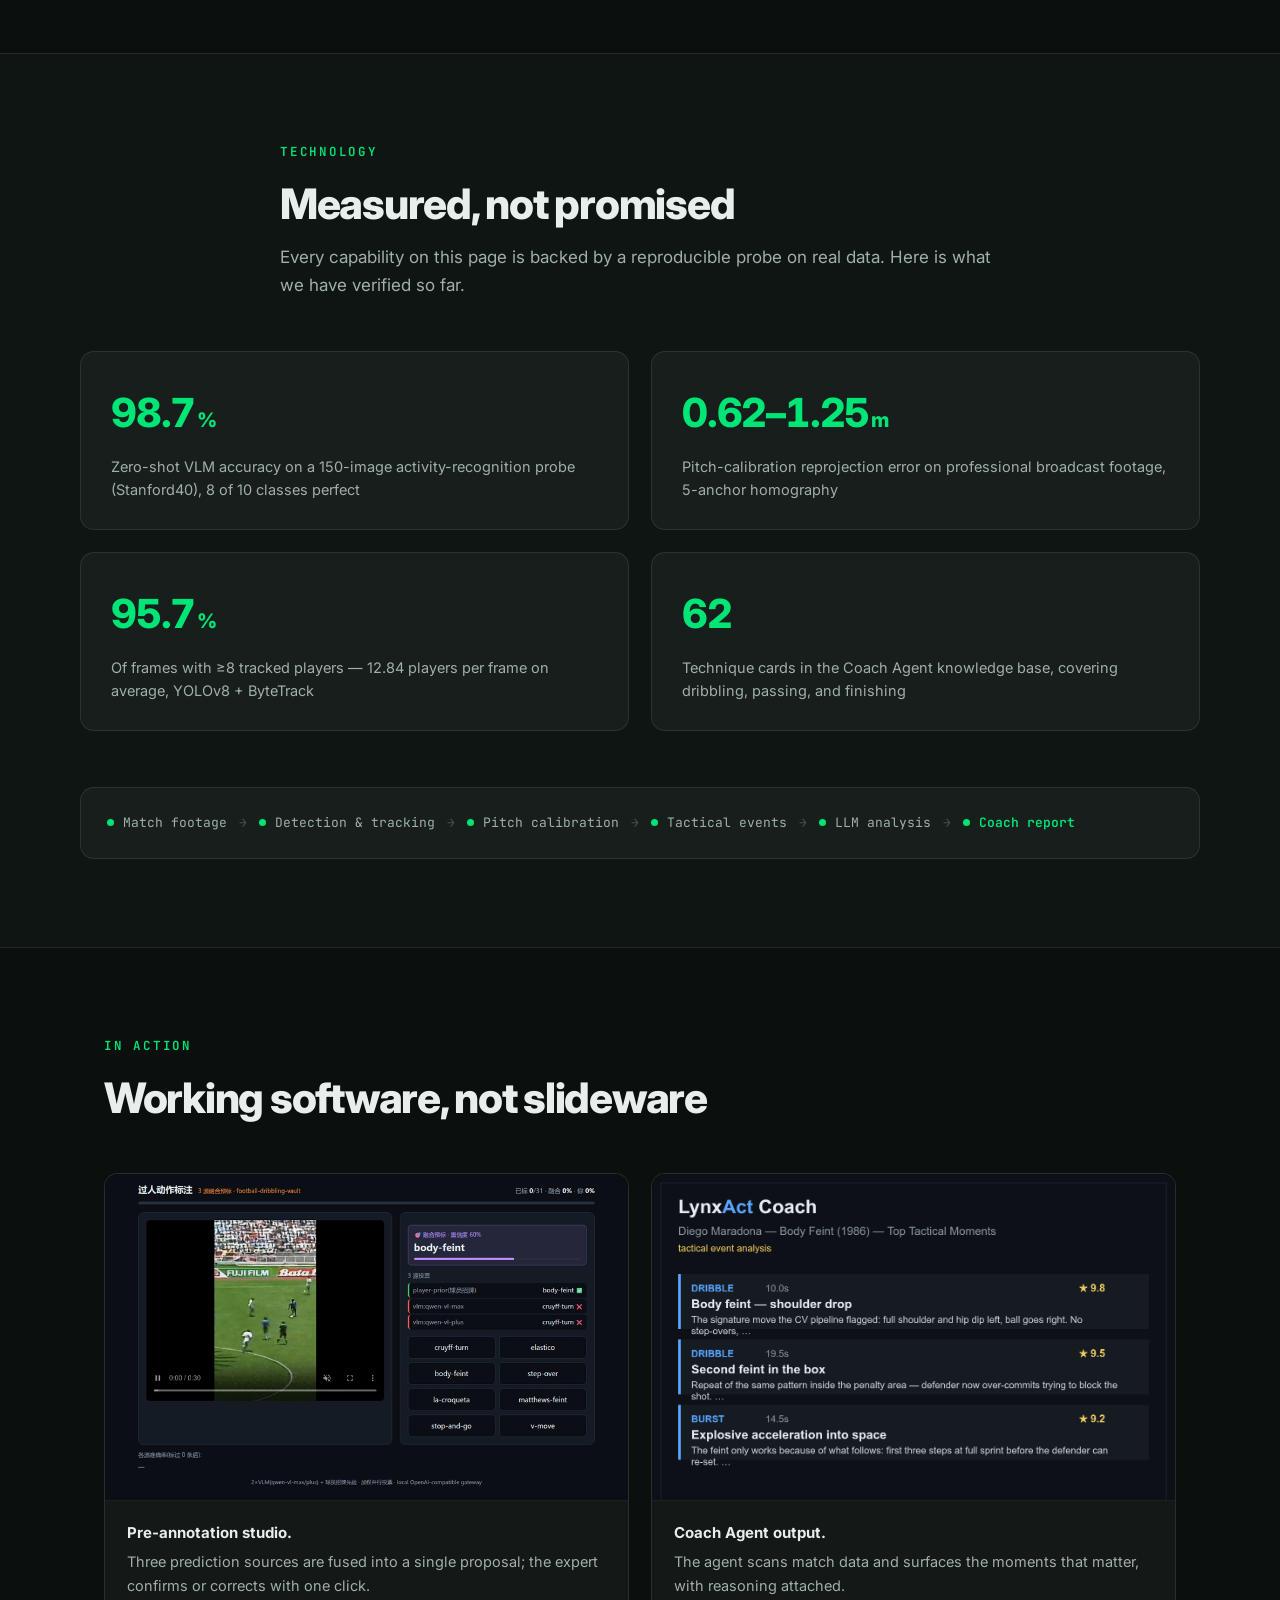
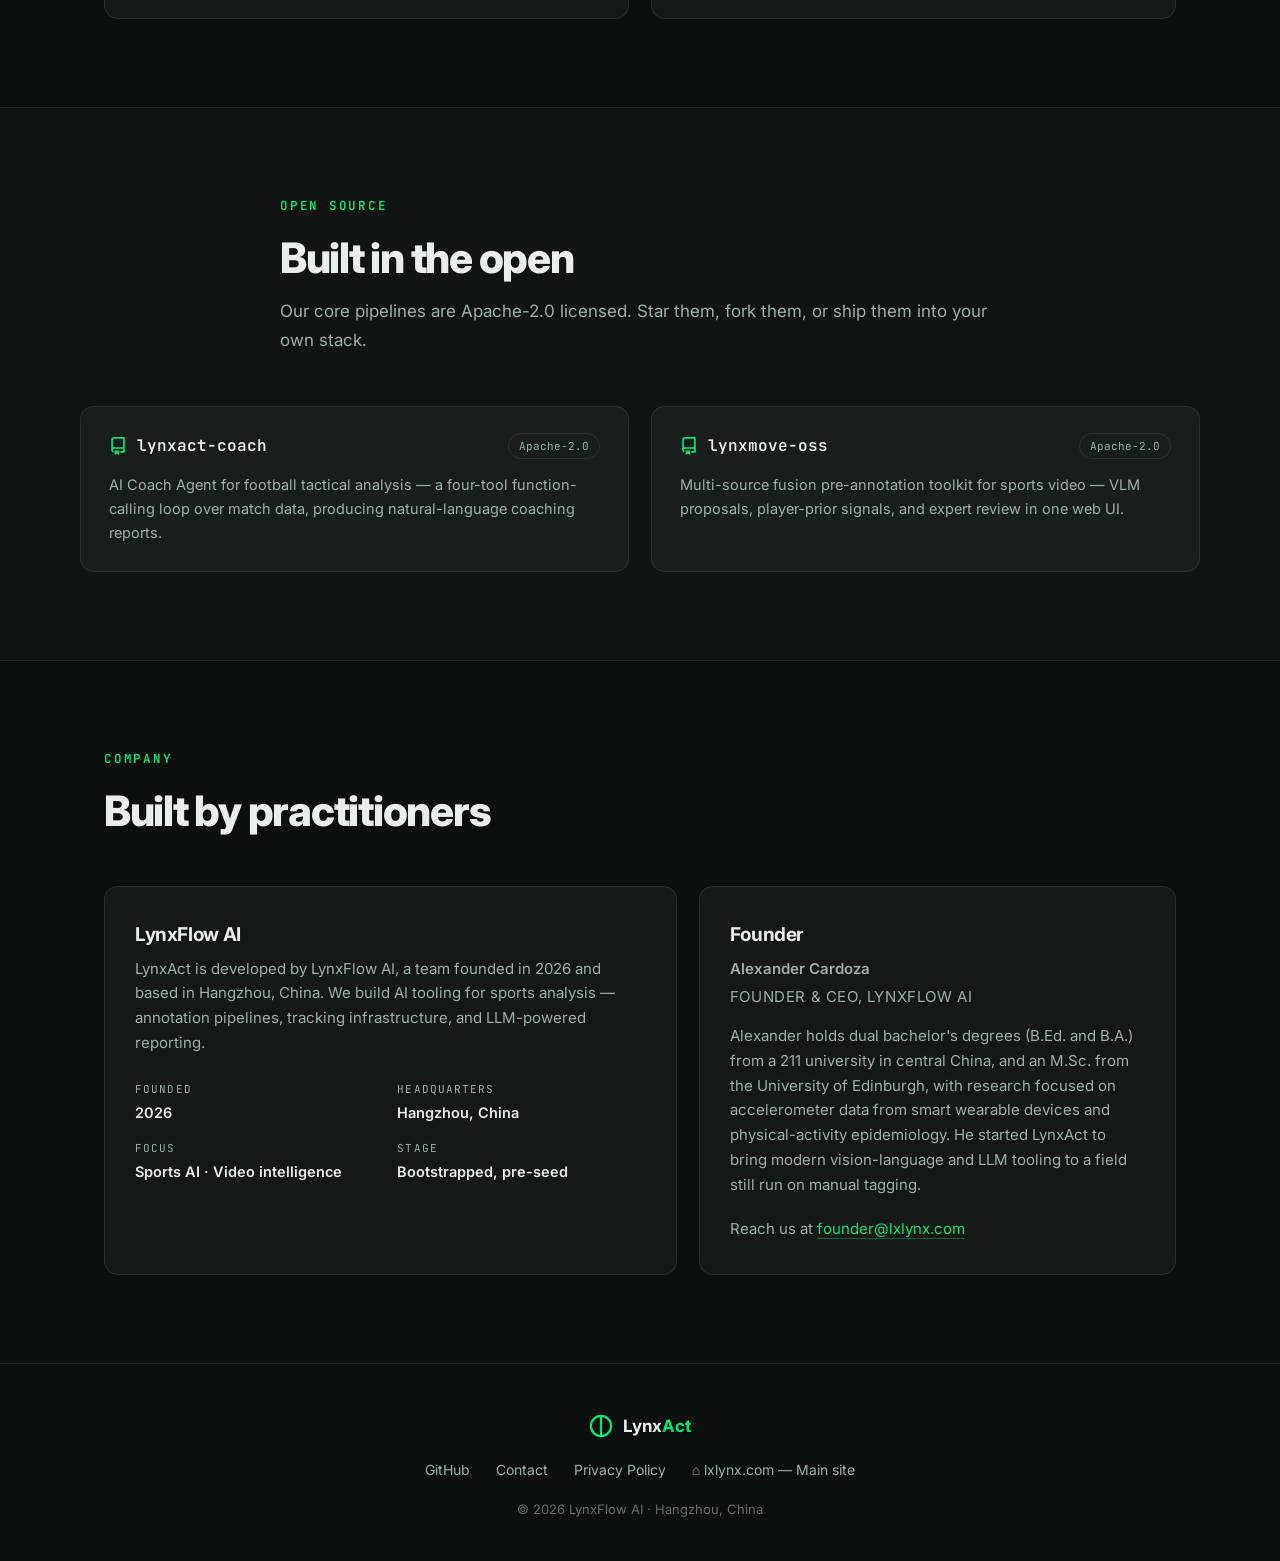
==== commit 9868d949: "feat: footer 新增返回主站 lxlynx.com 链接" ====
--- a/index.html
+++ b/index.html
@@ -246,6 +246,7 @@
         <a href="https://github.com/Lxcardoza993?tab=repositories" target="_blank" rel="noopener">GitHub</a>
         <a href="mailto:founder@lxlynx.com">Contact</a>
         <a href="privacy.html">Privacy Policy</a>
+        <a href="https://lxlynx.com" target="_blank" rel="noopener">⌂ lxlynx.com — Main site</a>
       </nav>
       <p class="footer-legal">© 2026 LynxFlow AI · Hangzhou, China</p>
     </div>
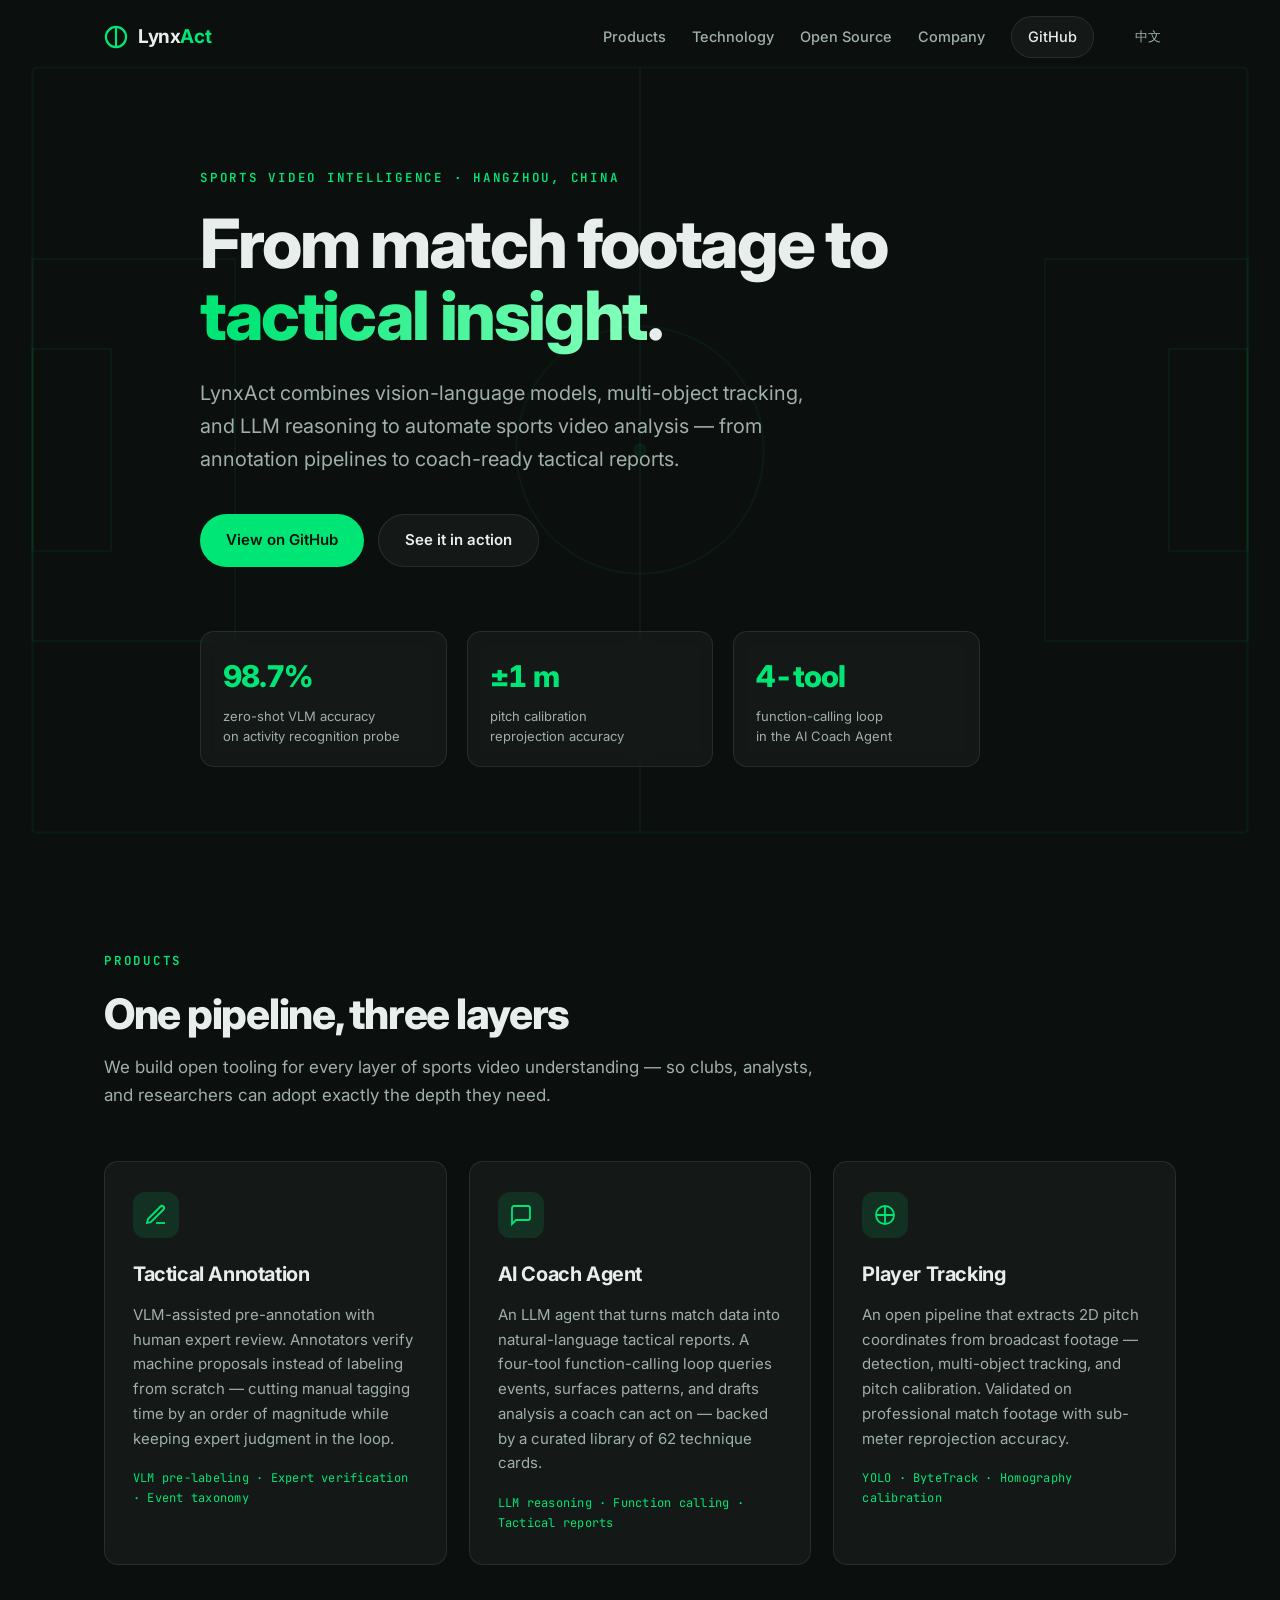
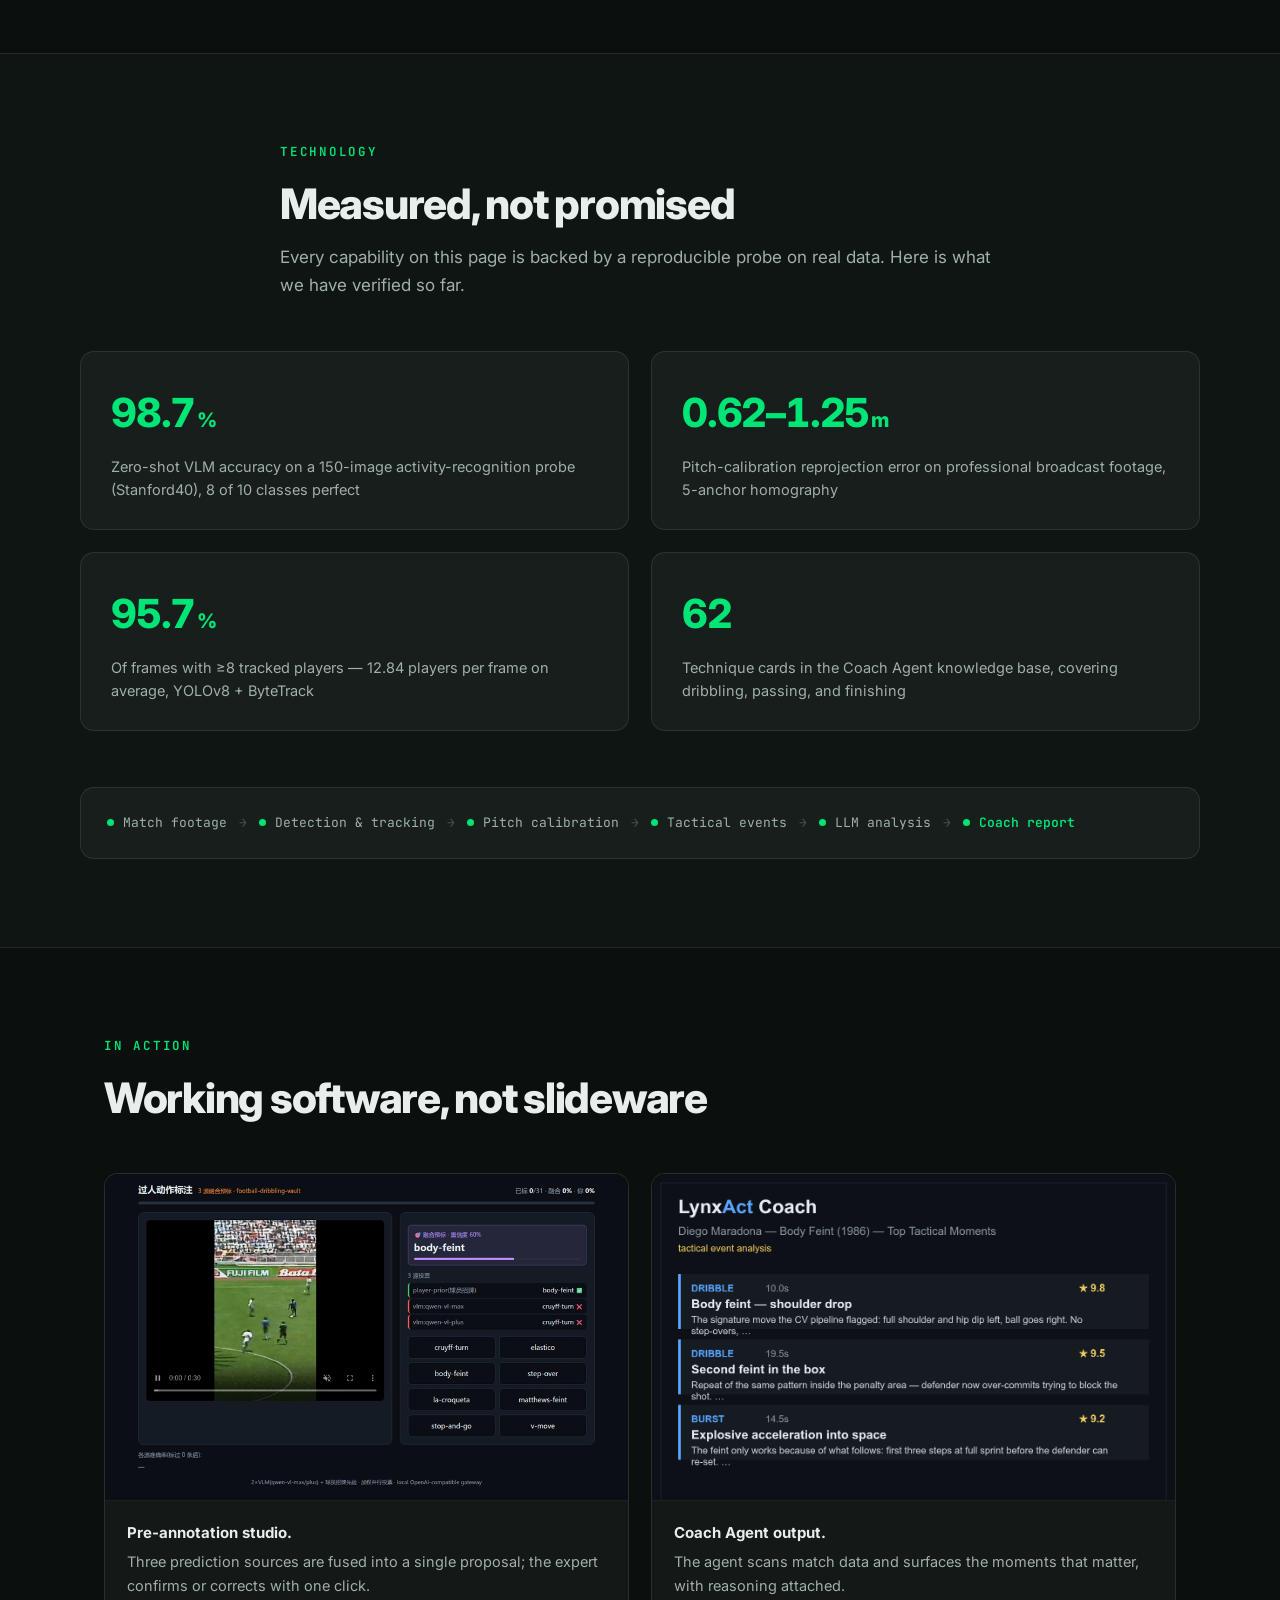
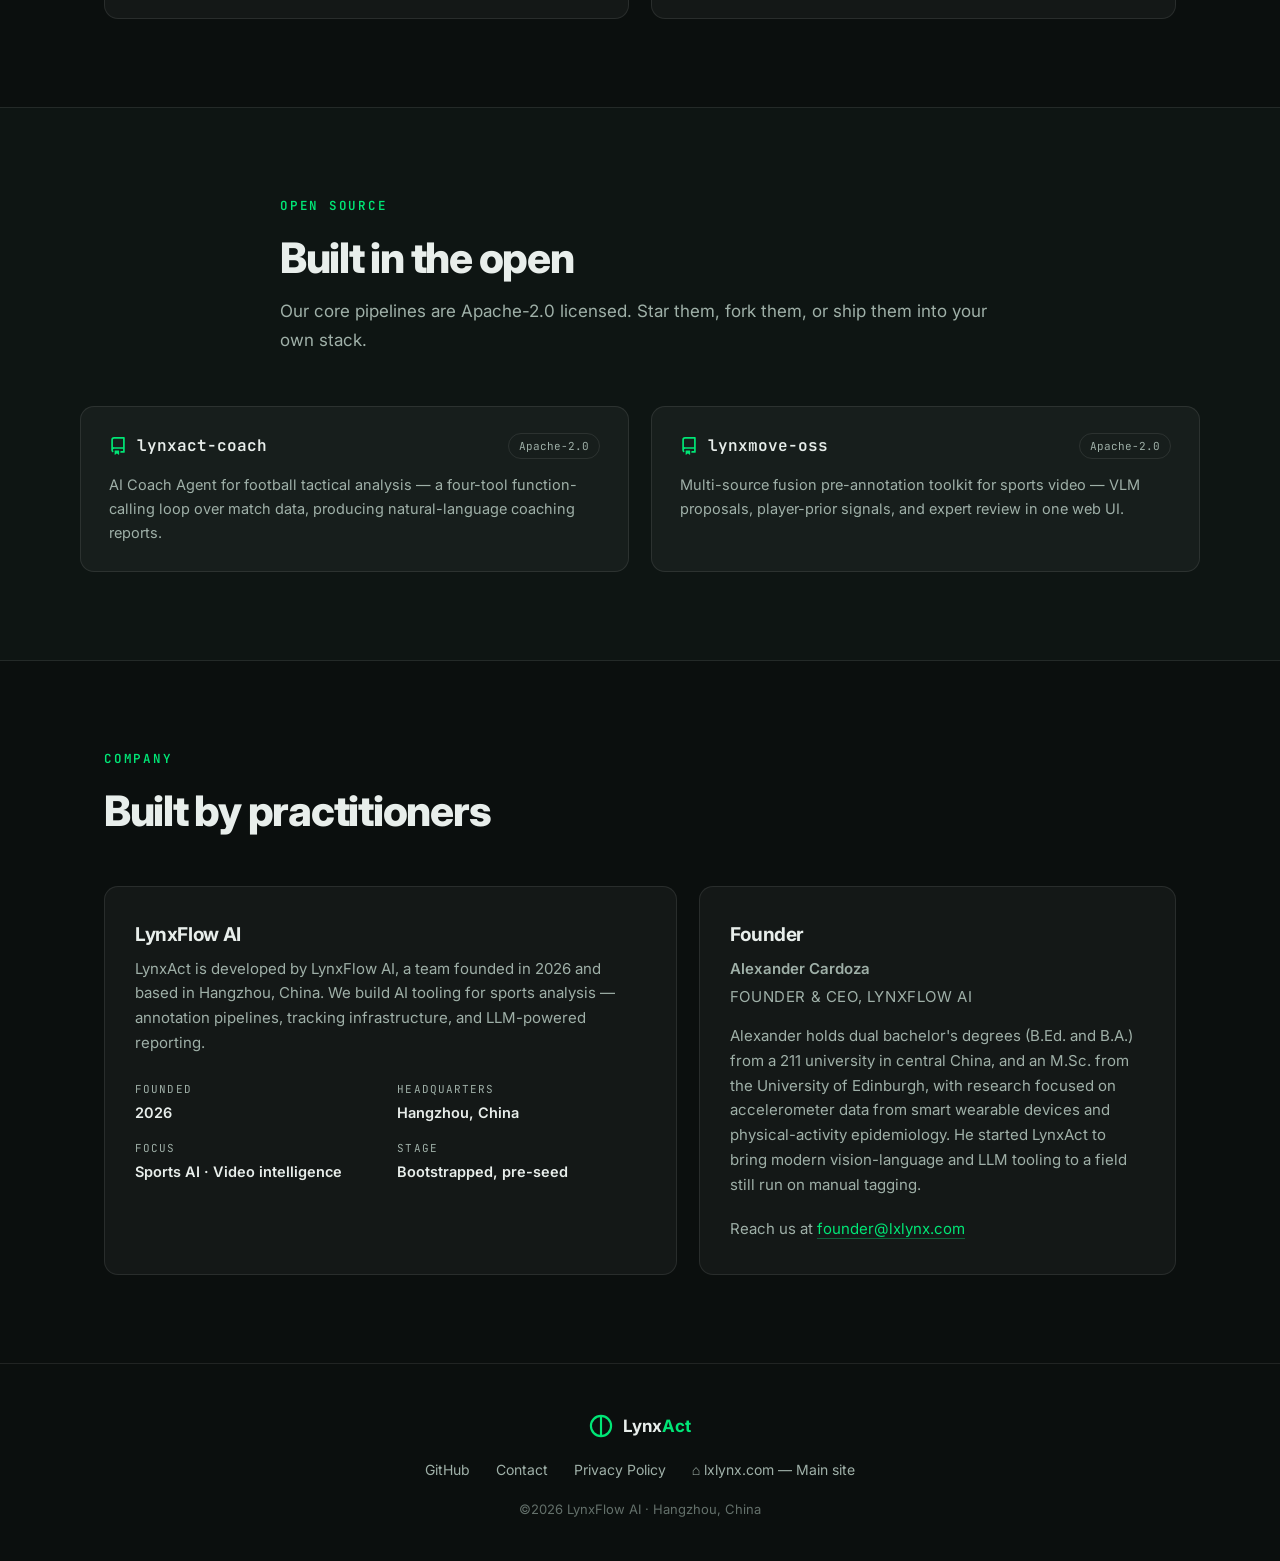
==== commit d86a6014: "Update index.html" ====
--- a/index.html
+++ b/index.html
@@ -248,7 +248,7 @@
         <a href="privacy.html">Privacy Policy</a>
         <a href="https://lxlynx.com" target="_blank" rel="noopener">⌂ lxlynx.com — Main site</a>
       </nav>
-      <p class="footer-legal">© 2026 LynxFlow AI · Hangzhou, China</p>
+      <p class="footer-legal">&copy;2026 LynxFlow AI · Hangzhou, China</p>
     </div>
   </footer>
 
